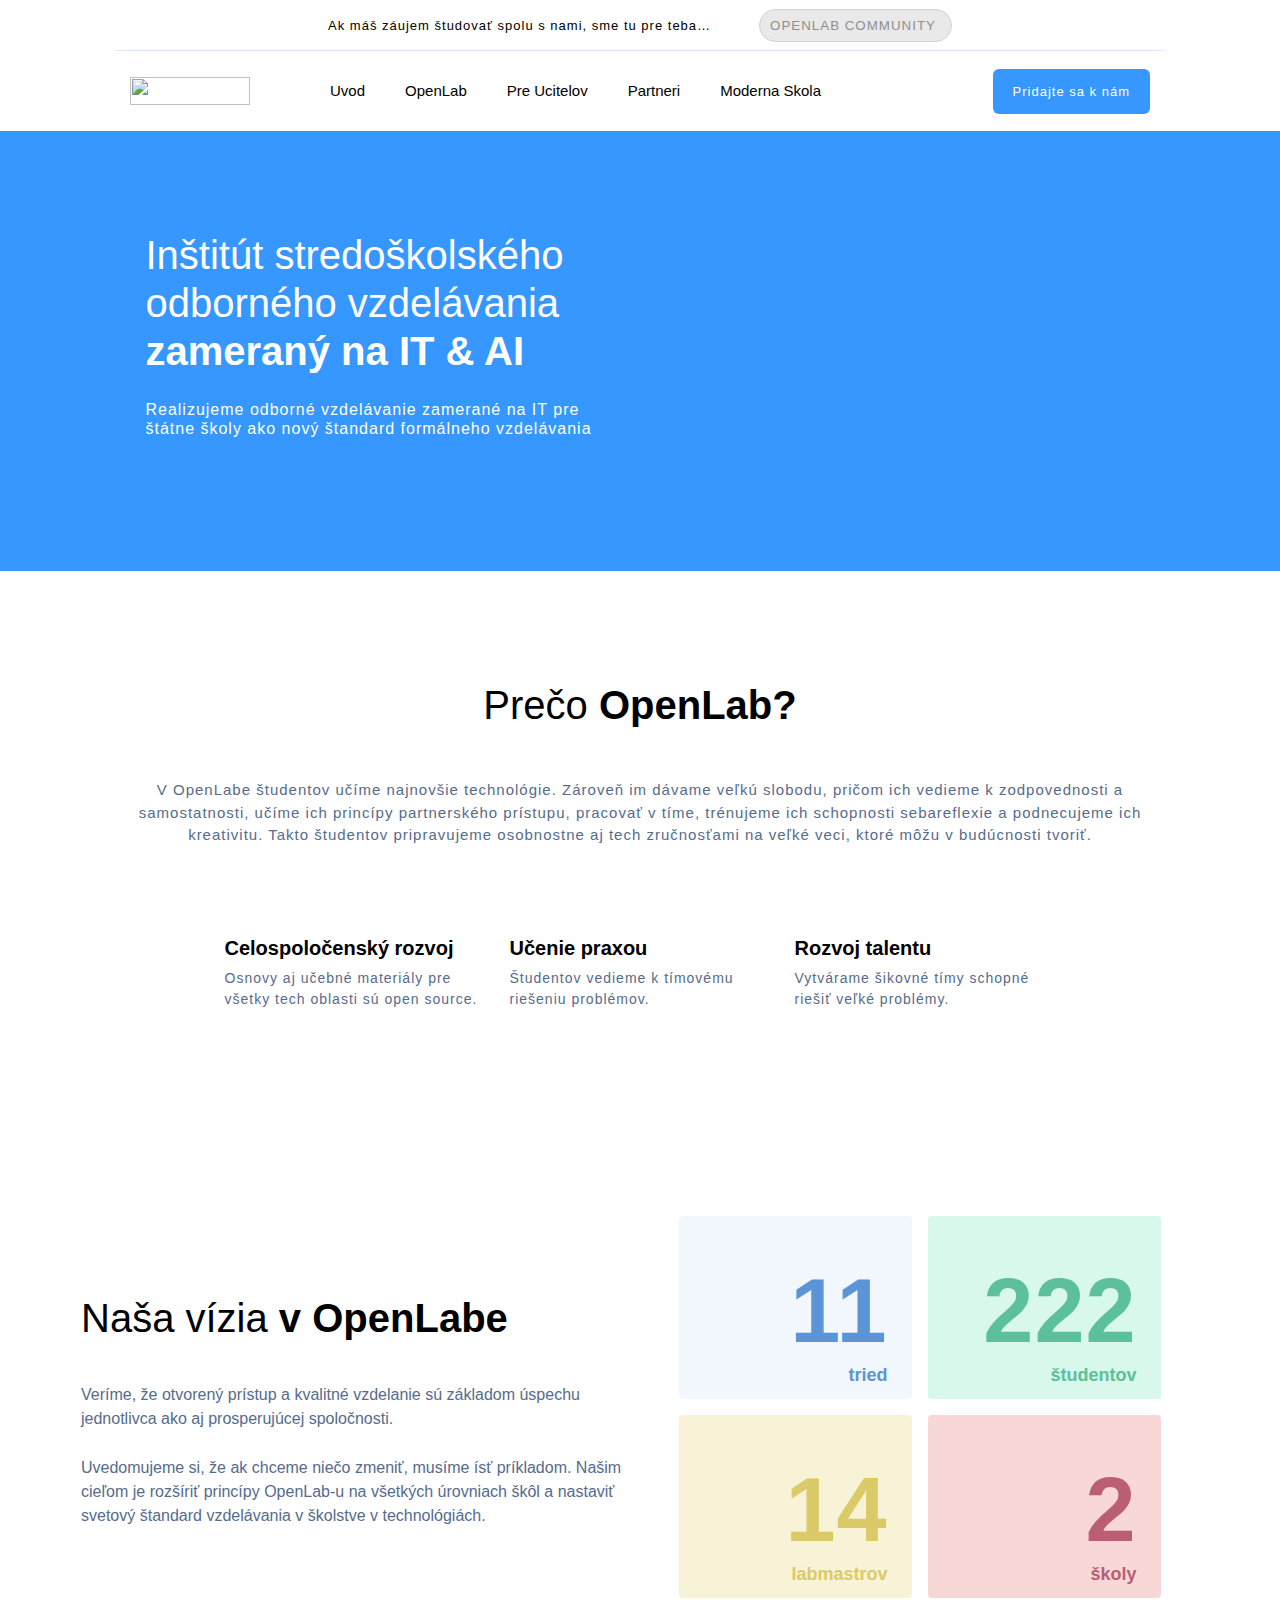
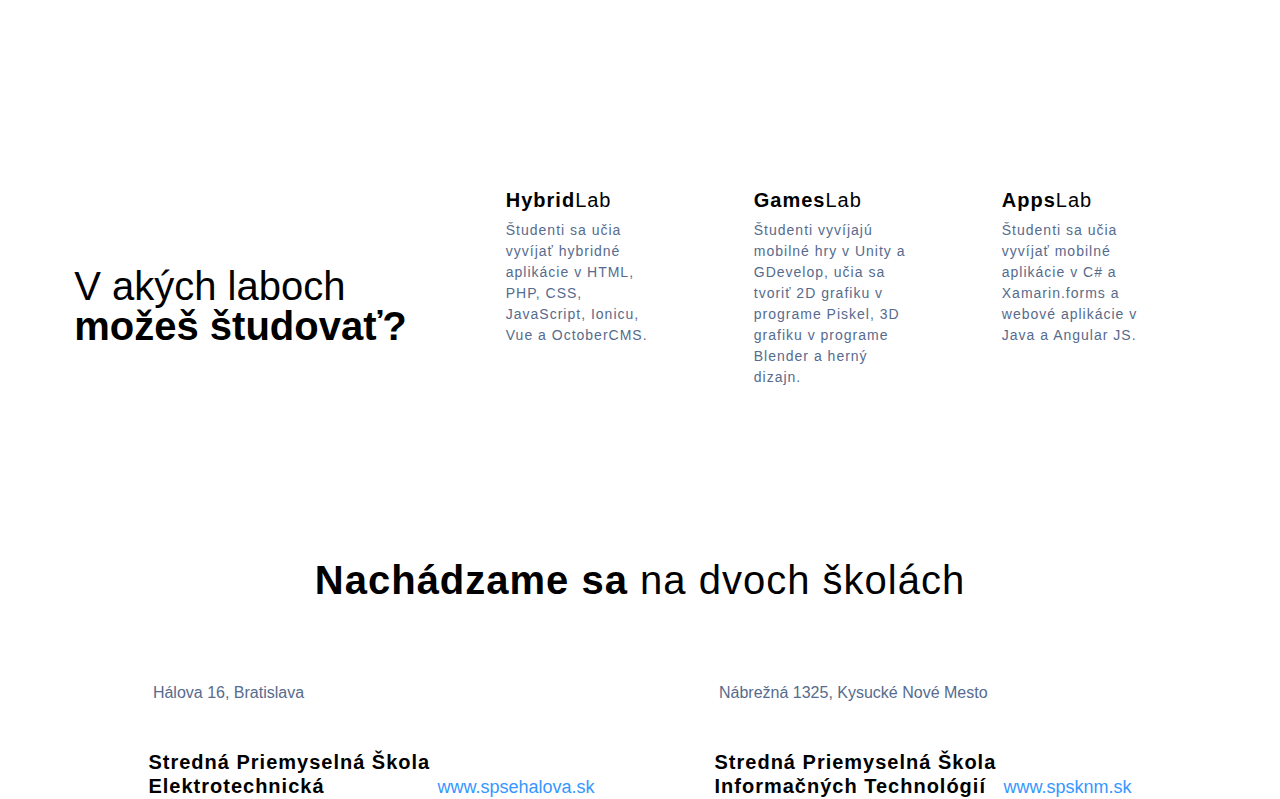
==== index.html @ 7191b1d2 "feedback fixy + progress v main" ====
<!DOCTYPE html>
<html lang="en">
<head>
    <meta charset="UTF-8">
    <meta http-equiv="X-UA-Compatible" content="IE=edge">
    <meta name="viewport" content="width=device-width, initial-scale=1.0">
    <title>Openlab.sk - Institut stredoskolskeho odborneho vzdelavania zamerany na IT & AI.</title>
    <link rel="stylesheet" type="text/css" href="styles.css" />
</head>
<body>
    <header>
        <div id="header-container1">
            <h3 id="header-container1-txt">Ak máš záujem študovať spolu s nami, sme tu pre teba…</h3>
            <button id="header-container1-btn">OPENLAB COMMUNITY <img id="header-container-img1" src="https://openlab.sk/wp-content/themes/wp-bootstrap-starter/assets/images/discord.svg" alt=""> </button>
        </div>
        <nav id="header-container2">
            <img id="header-containter-img1" src="https://openlab.sk/wp-content/themes/wp-bootstrap-starter/assets/images/openlab-logo.svg" alt="">
            <ol id="header-nav-list">
                <li class="nav-list"><a href="#">Uvod</a></li>
                <li class="nav-list"><a href="#">OpenLab</a></li>
                <li class="nav-list"><a href="#">Pre Ucitelov</a></li>
                <li class="nav-list"><a href="#">Partneri</a></li>
                <li class="nav-list"><a href="#">Moderna Skola</a></li>
                
            </ol>
            <button id="nav-button">Pridajte sa k nám</button>
        </nav>
    </header>
    
    <main>
        <section id="main-first-container">
            <div id="main-text-container1">
                <h1>Inštitút stredoškolského<br> odborného vzdelávania<br>
                    <b>zameraný na IT & AI</b></h1>
                <h2>Realizujeme odborné vzdelávanie zamerané na IT pre<br>
                    štátne školy ako nový štandard formálneho vzdelávania</h2>
            </div>
            <img id="main-container-img1" src="https://openlab.sk/wp-content/themes/wp-bootstrap-starter/assets/images/main-home.png" alt="">
            
        </section>
        <img id="main-o-divider" src="https://openlab.sk/wp-content/themes/wp-bootstrap-starter/assets/images/o_letter.png" alt="">

        <h1 id="main-h1-1">Prečo <b>OpenLab?</b></h1>
        <p id="main-p">V OpenLabe študentov učíme najnovšie technológie. Zároveň im dávame veľkú slobodu, pričom ich vedieme k zodpovednosti a samostatnosti, učíme ich princípy partnerského prístupu, pracovať v tíme, trénujeme ich schopnosti sebareflexie a podnecujeme ich kreativitu. Takto študentov pripravujeme osobnostne aj tech zručnosťami na veľké veci, ktoré môžu v budúcnosti tvoriť.</p>
        
        <section id="main-container-2">
            <div id="main-box1" class="main-box">
                <img src="https://openlab.sk/wp-content/themes/wp-bootstrap-starter/assets/images/select.svg" alt="">
                <h3 class="main-h3">Celospoločenský rozvoj</h3>
                <p class="main-p-box">Osnovy aj učebné materiály pre všetky tech oblasti sú open source.</p>
            </div>
            <div id="main-box1" class="main-box">
                <img src="https://openlab.sk/wp-content/themes/wp-bootstrap-starter/assets/images/support.svg" alt="">
                <h3 class="main-h3">Učenie praxou</h3>
                <p class="main-p-box">Študentov vedieme k tímovému riešeniu problémov.</p>
            </div>
            <div id="main-box1" class="main-box">
                <img src="https://openlab.sk/wp-content/themes/wp-bootstrap-starter/assets/images/intership.svg" alt="">
                <h3 class="main-h3">Rozvoj talentu</h3>
                <p class="main-p-box">Vytvárame šikovné tímy schopné riešiť veľké problémy.</p>
            </div>
        </section>
        <section id="main-conainer-3">
            <div id="main-container-box3">
                <h3 id="main-h3-3">Naša vízia <b>v OpenLabe</b></h3>
                <p class="main-p-3" style="margin-top: 45px;">Veríme, že otvorený prístup a kvalitné vzdelanie sú základom úspechu jednotlivca ako aj prosperujúcej spoločnosti.</p>
                <p class="main-p-3" style="margin-top: 25px;">Uvedomujeme si, že ak chceme niečo zmeniť, musíme ísť príkladom. Našim cieľom je rozšíriť princípy OpenLab-u na všetkých úrovniach škôl a nastaviť svetový štandard vzdelávania v školstve v technológiách.</p>
            </div>
            <div id="main-container-box4">
                <div id="main-container-box4-grid1" class="box-grid1" style="background: rgba(221, 236, 251, 0.4);">
                    <h2 class="main-box-grid-h2" style="color: rgb(91, 148, 215);">11</h2>
                    <h4 class="main-box-grid-h4" style="color: rgb(91, 148, 215);">tried</h4>
                </div>
                <div id="main-container-box4-grid2" class="box-grid1" style="background: rgba(156, 238, 204, 0.4);">
                    <h2 class="main-box-grid-h2" style="color: rgb(92, 193, 154);">222</h2>
                    <h4 class="main-box-grid-h4" style="color: rgb(92, 193, 154);">študentov</h4>
                </div>
                <div id="main-container-box4-grid3" class="box-grid1" style="background: rgba(238, 226, 156, 0.4);">
                    <h2 class="main-box-grid-h2" style="color: rgb(219, 202, 104);">14</h2>
                    <h4 class="main-box-grid-h4" style="color: rgb(219, 202, 104);">labmastrov</h4>
                </div>
                <div id="main-container-box4-grid4" class="box-grid1" style="background: rgba(238, 156, 156, 0.4);">
                    <h2 class="main-box-grid-h2" style="color: rgb(185, 94, 115);">2</h2>
                    <h4 class="main-box-grid-h4" style="color: rgb(185, 94, 115);">školy</h4>
                </div>
            </div>
        </section>
        <section id="main-container-4">
            <div id="main-container-4-h2">V akých laboch<br><b>možeš študovať?</b></div>
            <section id="main-container-4-boxcontainer1">
                <div class="main-boxcontainer-4">
                    <h3 class="main-box-4-h3"><b>Hybrid</b>Lab</h3>
                    <p class="main-box-4-p">Študenti sa učia vyvíjať hybridné aplikácie v HTML, PHP, CSS, JavaScript, Ionicu, Vue a OctoberCMS.</p>
                    <img class="main-box-4-img" src="https://openlab.sk/wp-content/themes/wp-bootstrap-starter/assets/images/arrow-right.svg" alt="">
                </div>
                <div class="main-boxcontainer-4">
                    <h3 class="main-box-4-h3"><b>Games</b>Lab</h3>
                    <p class="main-box-4-p">Študenti vyvíjajú mobilné hry v Unity a GDevelop, učia sa tvoriť 2D grafiku v programe Piskel, 3D grafiku v programe Blender a herný dizajn.</p>
                    <img class="main-box-4-img" src="https://openlab.sk/wp-content/themes/wp-bootstrap-starter/assets/images/arrow-right.svg" alt="" style="margin-top: 8px !important;">
                </div>
                <div class="main-boxcontainer-4">
                    <h3 class="main-box-4-h3"><b>Apps</b>Lab</h3>
                    <p class="main-box-4-p">Študenti sa učia vyvíjať mobilné aplikácie v C# a Xamarin.forms a webové aplikácie v Java a Angular JS.</p>
                    <img class="main-box-4-img" src="https://openlab.sk/wp-content/themes/wp-bootstrap-starter/assets/images/arrow-right.svg" alt="">
                </div>
            </section>
        </section>
        <h2 id="mian-5-h2"><b>Nachádzame sa</b> na dvoch školách</h2>
        <section id="main-container-5">
            <section id="main-container-5-box1" class="main-container-5-box">
                <img class="main-container-5-box-img" src="https://openlab.sk/wp-content/themes/wp-bootstrap-starter/assets/images/school1.png" alt="">
                <h4 class="main-container-5-box-h4"> <img src="https://openlab.sk/wp-content/themes/wp-bootstrap-starter/assets/images/place.svg" alt=""> Hálova 16, Bratislava</h4>
                <div class="main-container-5-box-divider-box">
                    <h2 class="main-container-5-box-h2">Stredná Priemyselná Škola Elektrotechnická</h2>
                    <a class="mian-container-5-box-link" href="https://www.spsehalova.sk">www.spsehalova.sk</a>
                </div>
            </section>
            <section id="main-container-5-box2" class="main-container-5-box">
                <img class="main-container-5-box-img" src="https://openlab.sk/wp-content/themes/wp-bootstrap-starter/assets/images/school2.png" alt="">
                <h4 class="main-container-5-box-h4"> <img src="https://openlab.sk/wp-content/themes/wp-bootstrap-starter/assets/images/place.svg" alt=""> Nábrežná 1325, Kysucké Nové Mesto</h4>
                <div class="main-container-5-box-divider-box">
                    <h2 class="main-container-5-box-h2">Stredná Priemyselná Škola Informačných Technológií</h2>
                    <a class="mian-container-5-box-link" href="http://www.spsknm.sk">www.spsknm.sk</a>
                </div>
            </section>
        </section>
        <img id="main-p-divider" src="https://openlab.sk/wp-content/themes/wp-bootstrap-starter/assets/images/p_letter.png" alt="">
    </main>
    
    <footer></footer>
</body>

</html>
---- styles.css ----
html, body, div, span, applet, object, iframe,
h1, h2, h3, h4, h5, h6, p, blockquote, pre,
a, abbr, acronym, address, big, cite, code,
del, dfn, em, img, ins, kbd, q, s, samp,
small, strike, strong, sub, sup, tt, var,
b, u, i, center,
dl, dt, dd, ol, ul, li,
fieldset, form, label, legend,
table, caption, tbody, tfoot, thead, tr, th, td,
article, aside, canvas, details, embed, 
figure, figcaption, footer, header, hgroup, 
menu, nav, output, ruby, section, summary,
time, mark, audio, video {
    margin: 0;
    padding: 0;
    border: 0;
    font-size: 100%;
    font: inherit;
    vertical-align: baseline;
}
/* HTML5 display-role reset for older browsers */
article, aside, details, figcaption, figure, 
footer, header, hgroup, menu, nav, section {
    display: block;
}
body {
    line-height: 1;
    font-family: 'SF Pro Display', sans-serif;
    overflow-x: hidden !important;
}
ol, ul {
    list-style: none;
}
blockquote, q {
    quotes: none;
}
blockquote:before, blockquote:after,
q:before, q:after {
    content: '';
    content: none;
}
table {
    border-collapse: collapse;
    border-spacing: 0;
}

#header-container1{
    display: flex;
    justify-content: center;
    align-items: center;
    text-align: center;
    height: 50px;
    width: auto;
    margin: 0 115px;
    padding: 0 12px;
    border-bottom: 1px solid #d7eaff;
}

#header-container1-txt{
    margin-right: 48px;
    vertical-align: middle;
    color: black;
    font-size: 13px;
    letter-spacing: 1px;
    font-weight: 400;
    font-family: 'SF Pro Display', sans-serif;
}

#header-container1-btn{
    display: flex;
    padding: 8px 10px;
    align-items: center;
    vertical-align: middle;
    border-radius: 50rem;
    border: 1px solid rgb(209, 209, 209);
    text-align: center;
    background-color: rgb(233, 233, 233);
    color: rgb(143, 143, 143);
    cursor: pointer;
    transition: ease 0.2s;
    font-family: 'SF Pro Display', sans-serif;
    letter-spacing: 1px;
}

#header-container1-btn:hover {
    color: black;
}

#header-container-img1{
    margin-left: 5px;
}

#header-container2{
    background-color: transparent;
    height: 64px;
    padding: 8px 0;
    display: flex;
    vertical-align: middle;
    align-items: center;
}

#header-containter-img1{
    width: 120px;
    height: 28px;
    margin-left: 130px;
    margin-right: 60px;
}

#header-nav-list{
    display: inline-flex !important;
    background-color: transparent;
    justify-content: center;
    vertical-align: middle;
}

.nav-list{
    margin: 0 20px;
}

.nav-list a{
    text-decoration: none !important;
    color: black !important;
    font-family: 'SF Pro Display', sans-serif;
    font-size: 15px;
}

.nav-list a:hover{
    color: #3597ff !important;
    transition: ease 0.2s;
}

#nav-button{
    padding: 15px 20px;
    font-size: 13px;
    background-color: #3597ff !important;
    border-color: #3597ff !important;
    border-radius: 6px;
    color: white !important;
    border: 0 solid transparent;
    margin-right: 130px;
    margin-left: auto;
    cursor: pointer;
    letter-spacing: 1px;
}

#main-first-container{
    background-color: #3597ff !important;
    width: 100%;
    height: 440px !important;
    display: flex;
    justify-content: center;
}

#main-text-container1{
    background-color: transparent;
    padding: 100px 130px;
    width: fit-content;
}

h1{
    color: white;
    font-size: 2.5rem;
    font-weight: 300;
    line-height: 1.2;
}

h2{
    color: white;
    font-size: 16px;
    letter-spacing: 1px;
    margin-top: 25px;
    margin-bottom: 1px;
    line-height: 1.2;
}

#main-container-img1{
    width: 543px;
    float: right;
    vertical-align: top;
    z-index: 100;
    margin: 0;
}

b{
    font-weight: 900;
}

#main-o-divider{
    width: 482px;
    position: absolute;
    top: 330px;
    right: -241px;
    z-index: 99;
    -webkit-user-drag: none;
    user-select: none;
    pointer-events: none;
    overflow: hidden !important;
}

img{
    overflow-x: hidden !important;
}

#main-h1-1{
    color: black !important;
    text-align: center;
    margin-top: 110px;
}

.main-p{
    text-align: center;
    margin-left: auto;
    margin-right: auto;
    width: 1020px;
    margin-top: 50px;
    font-size: 15px;
    line-height: 1.5;
    letter-spacing: 1px;
    color: #566b8d;
}

.main-h3{
    font-size: 1.25rem;
    color: black;
    font-weight: 700;
}

.main-p-box{
    font-size: 15px;
    line-height: 1.5;
    letter-spacing: 1px;
    color: #566b8d;
    width: 261px;
    font-size: 0.875rem;
    margin-top: 10px;
}

.main-box{
    width: 261px;
    height: 151px;
    background-color: transparent;
    border-radius: 5px;
    padding: 12px;
    padding-top: 68px;
}

#main-p{
    text-align: center;
    margin-left: auto;
    margin-right: auto;
    width: 1020px;
    margin-top: 50px;
    font-size: 15px;
    line-height: 1.5;
    letter-spacing: 1px;
    color: #566b8d;
}

.main-p-3{
    color: rgb(86, 107, 141);
    font-size: 16px !important;
    font-weight: 500;
    letter-spacing: 1;
    line-height: 1.5;
}

#main-container-2 div img {
    margin-bottom: 20px;
}

#main-container-2{
    display: flex;
    align-items: center;
    justify-content: center;
}
#main-h3-3{
    color: black;
    font-size: 40px;
    font-weight: 300;
    margin-top: 90px;

}

#main-h3-3 b{
    font-weight: 700;
}

#main-conainer-3{
    display: flex;
    justify-content: center;
    margin-top: 130px;
}

b{
    font-weight: 700;
}

#main-container-box3{
    width: 559px;
}

#main-container-box4{
    width: 559px;
    display: grid;
    justify-content: center;
    grid-template-columns: auto auto;
}

.box-grid1{
    margin: 8px;
    padding: 16px 24px;
    width: 185px;
    height: 151px;
    border-radius: 4px;
}

.main-box-grid-h2{
    font-size: 90px;
    text-align: right;
    font-weight: 700;
    font-family: "SF Pro Display", sans-serif;
}

.main-box-grid-h4{
    font-size: 18px;
    font-weight: 700;
    text-align: right;
}

#main-container-4{
    display: flex;
    justify-content: center;
    margin-top: 150px;
    font-family: "SF Pro Display", sans-serif;
}

#main-container-4-h2{
    font-size: 2.5rem;
    font-family: "SF Pro Display", sans-serif;
    vertical-align: middle;
    padding-top: 110px;
}

#main-container-4-boxcontainer1{
    display: grid;
    grid-template-columns: auto auto auto;
    margin-left: 55px;

}

.main-box-4-h3{
    color: black;
    font-size: 20px;
    margin-bottom: 5px;
}

.main-boxcontainer-4{
    padding: 25px 40px;
    padding-bottom: 0px !important;
    max-height: 282px;
    height: auto;
    max-width: 240px;
    width: auto;
    border-radius: 5px;
    margin: 4px;
    text-align: left;
    color: #566b8d;
    font-size: 14px !important;
    letter-spacing: 1px;
    line-height: 1.5;
    cursor: pointer;
    transition: 0.2s;
    user-select: none;
}

.main-boxcontainer-4:hover{
    transition: 0.2s;
    box-shadow: 0px 2px 15px rgba(0, 0, 0, 0.1);
}

.main-box-4-p{
    max-width: 160px;
}

.main-box-4-img{
    margin-top: 50px;
    margin-bottom: 30px;
}

#mian-5-h2{
    color: black;
    font-size: 40px;
    text-align: center;
    margin-top: 120px;
    font-weight: 300;
    margin-bottom: 60px;
}

#main-container-5{
    display: grid;
    grid-template-columns: auto auto;
    justify-content: center;
}

#main-container-5-box1{
    margin-right: 120px;
}

.main-container-5-box-img{
    width: 451px;
}

.main-container-5-box-h4{
    margin-bottom: 24px;
    color: #566b8d !important;
}

.main-container-5-box-h4 img{
    margin-bottom: -6px;
    margin-top: 24px;
}

.main-container-5-box-divider-box{
    display: inline-flex;
    justify-content: center;
    width: 100%;
}

.main-container-5-box-h2{
    color: black;
    font-weight: 700;
    letter-spacing: 1px;
    font-size: 20px;
    width: 289px;
    text-align: left;

}

.mian-container-5-box-link{
    margin-top: 53px;
    text-align: right;
    float: right;
    margin-left: auto;
    text-decoration: none;
    font-size: 18px;
    color: rgb(53, 151, 255);
    font-weight: 500;
}

#main-p-divider{
    width: 436px;
    position: absolute;
    top: 2400px;
    right: -218px;
    z-index: -1;
    -webkit-user-drag: none;
    user-select: none;
    pointer-events: none;
    overflow: hidden !important;
}
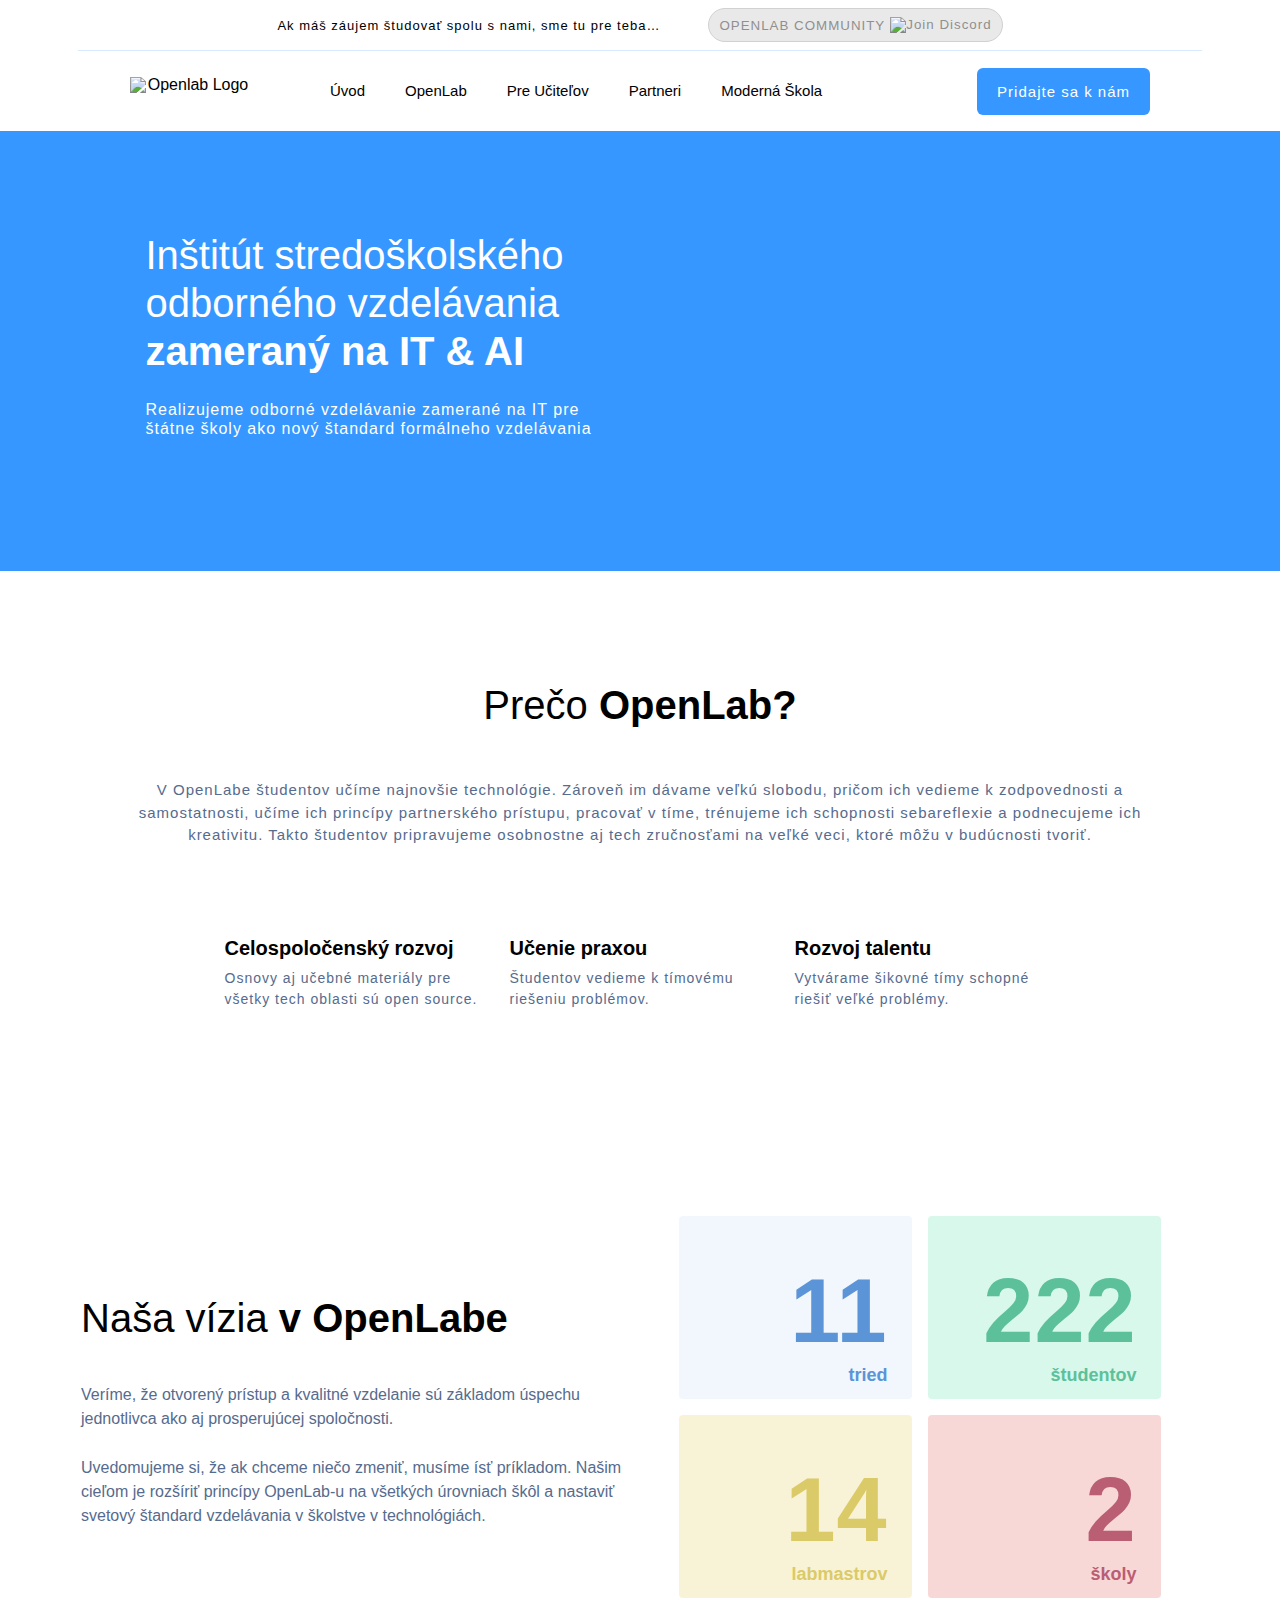
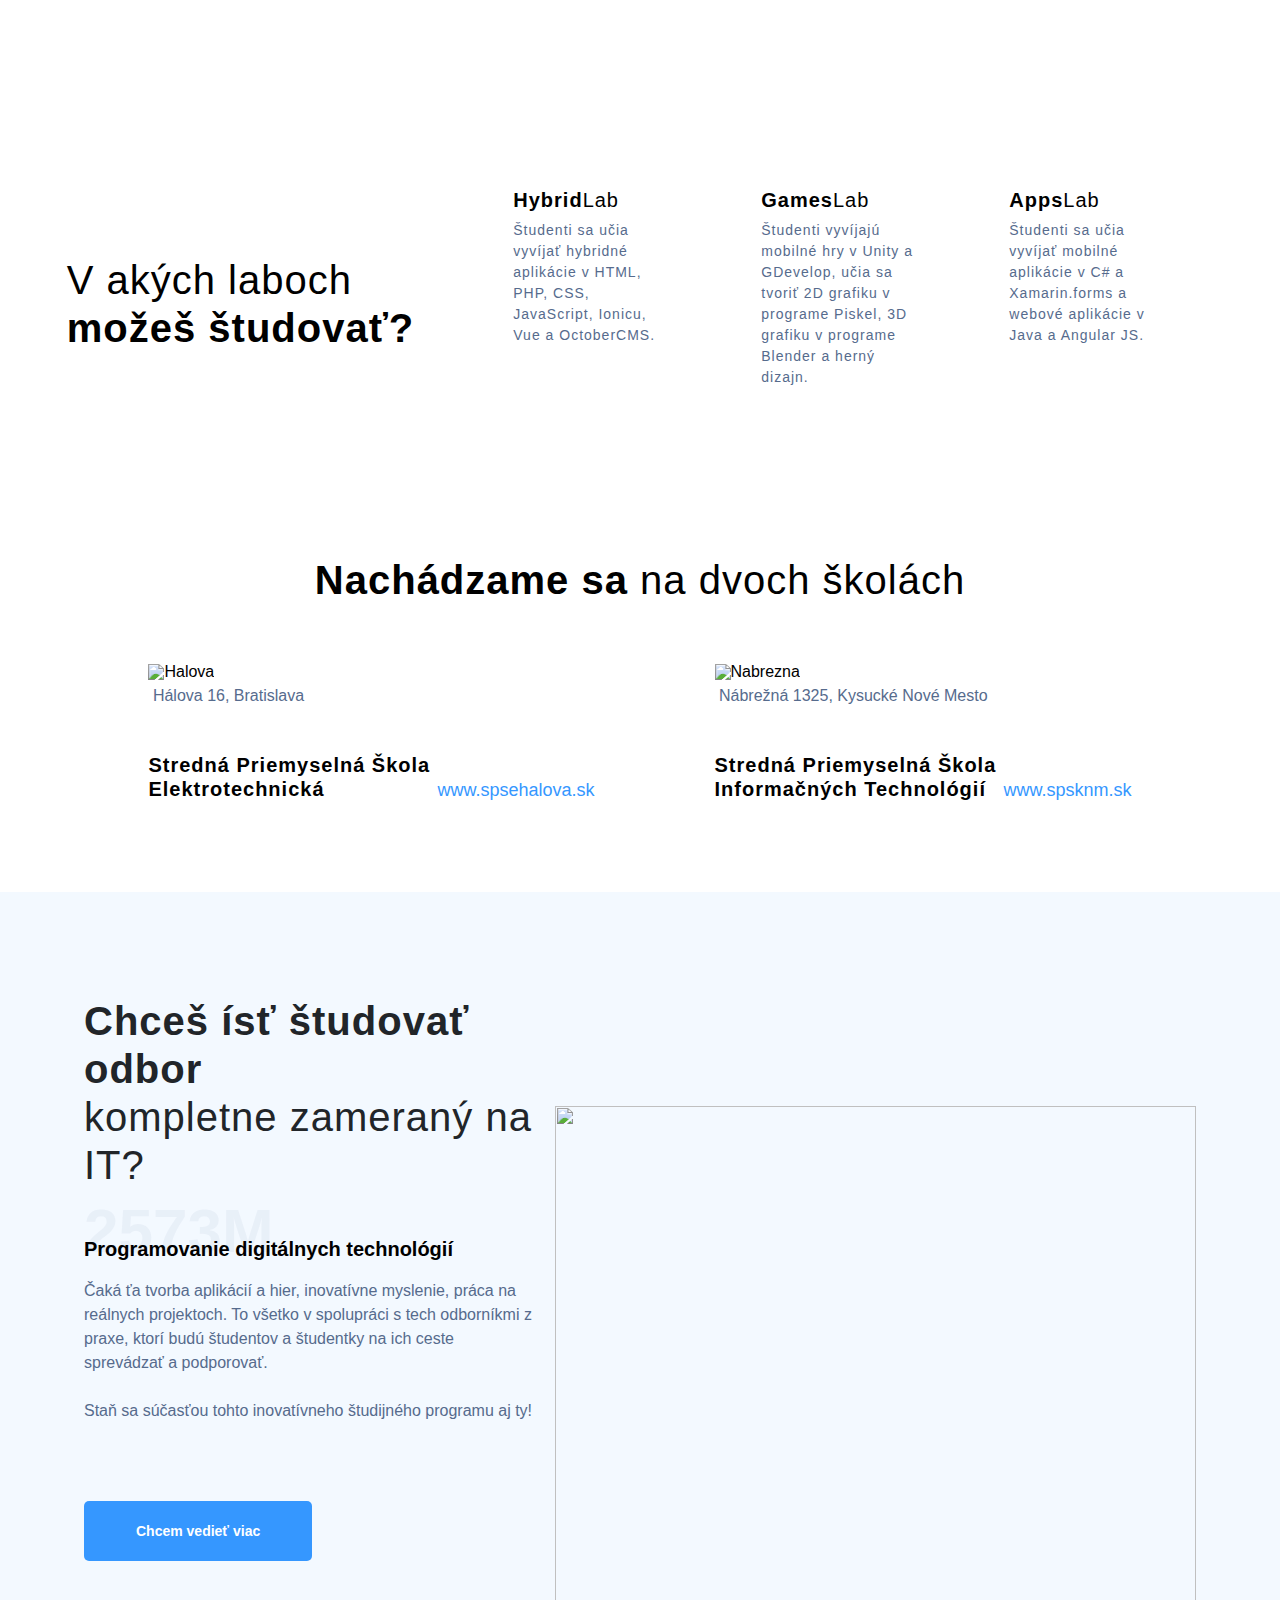
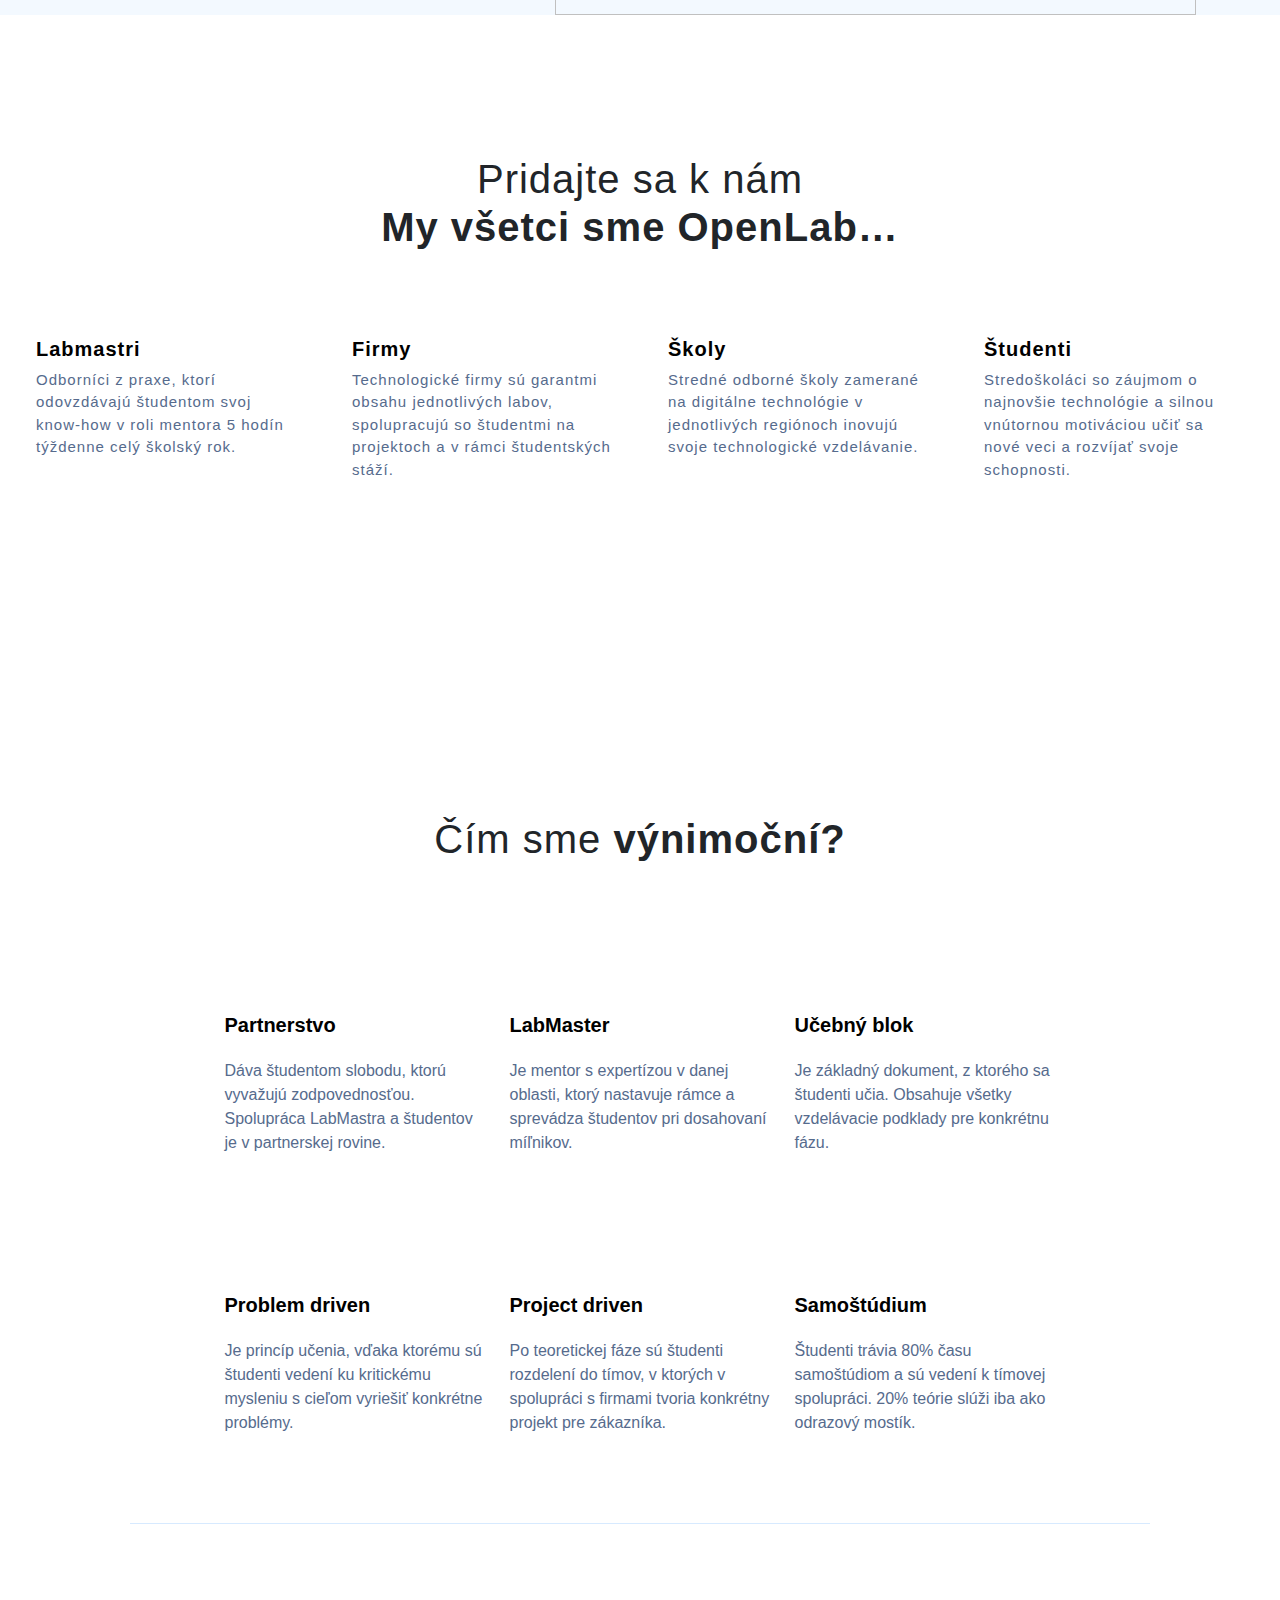
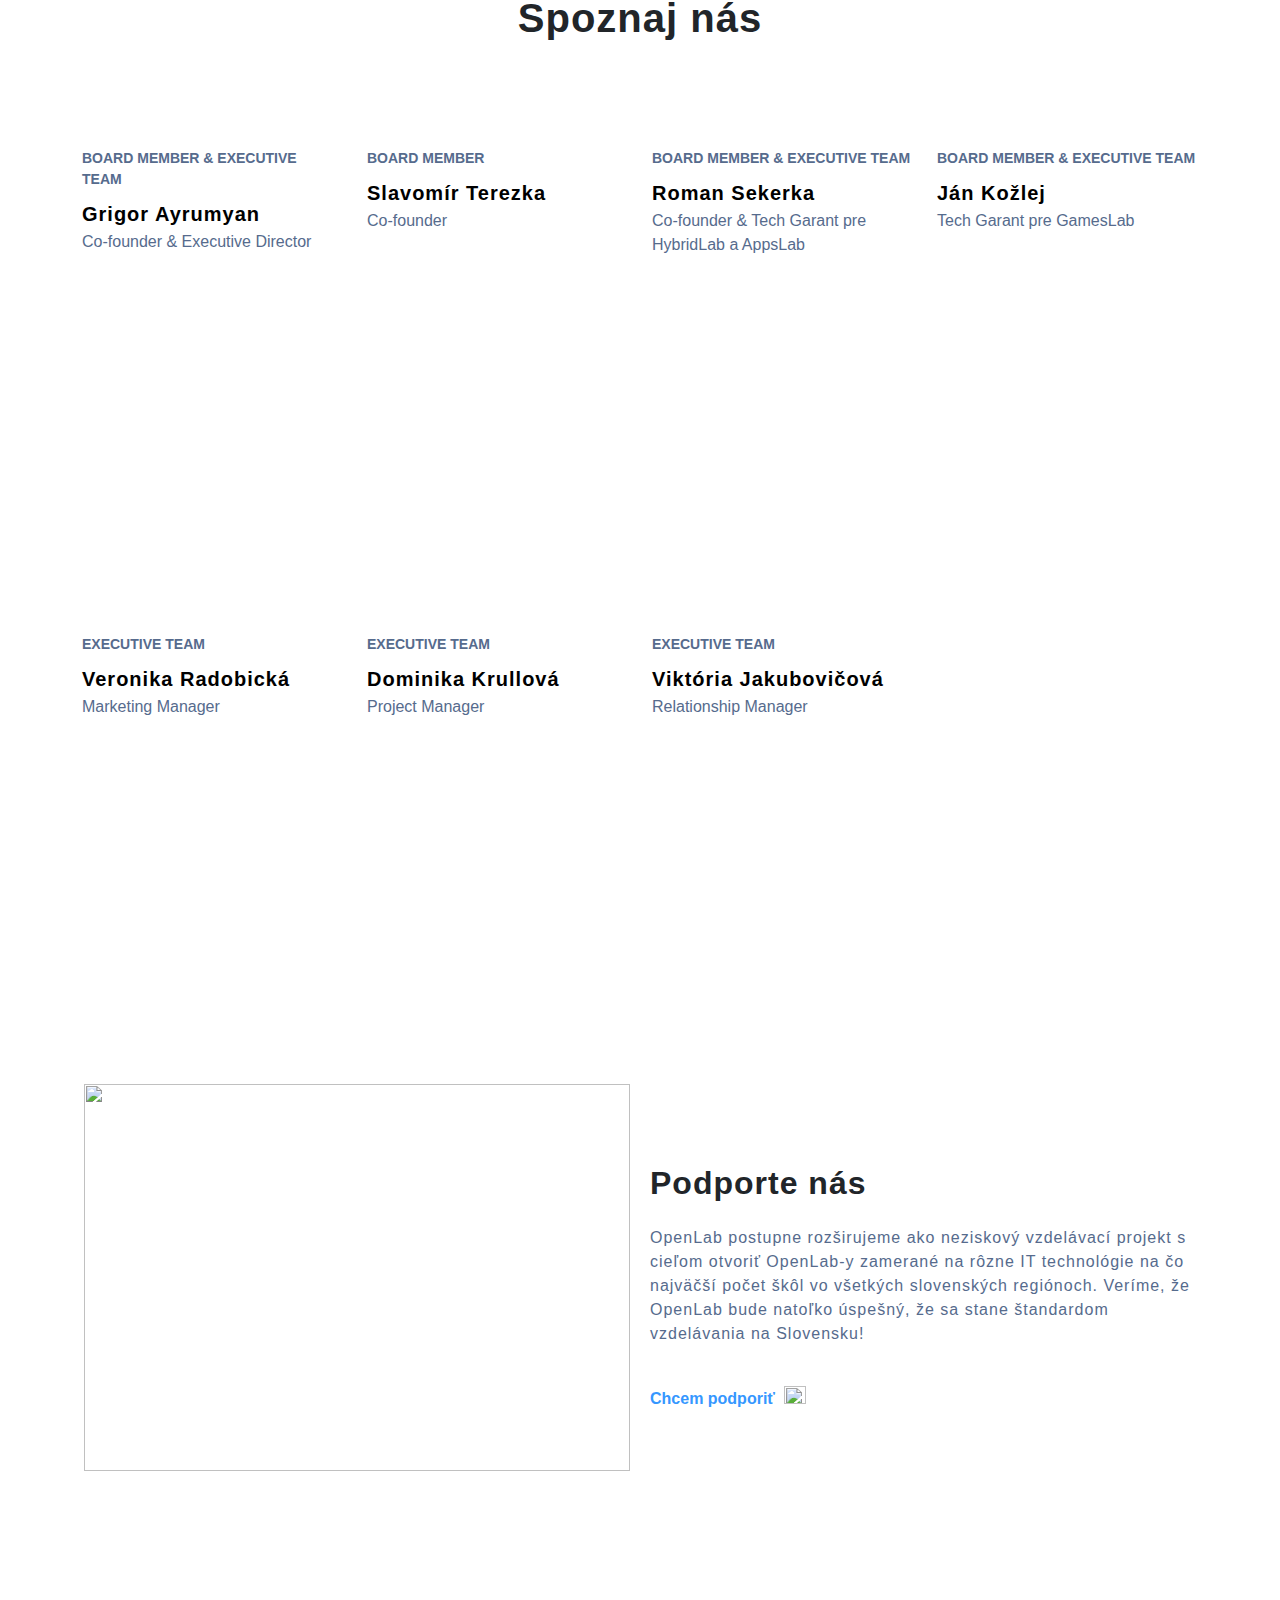
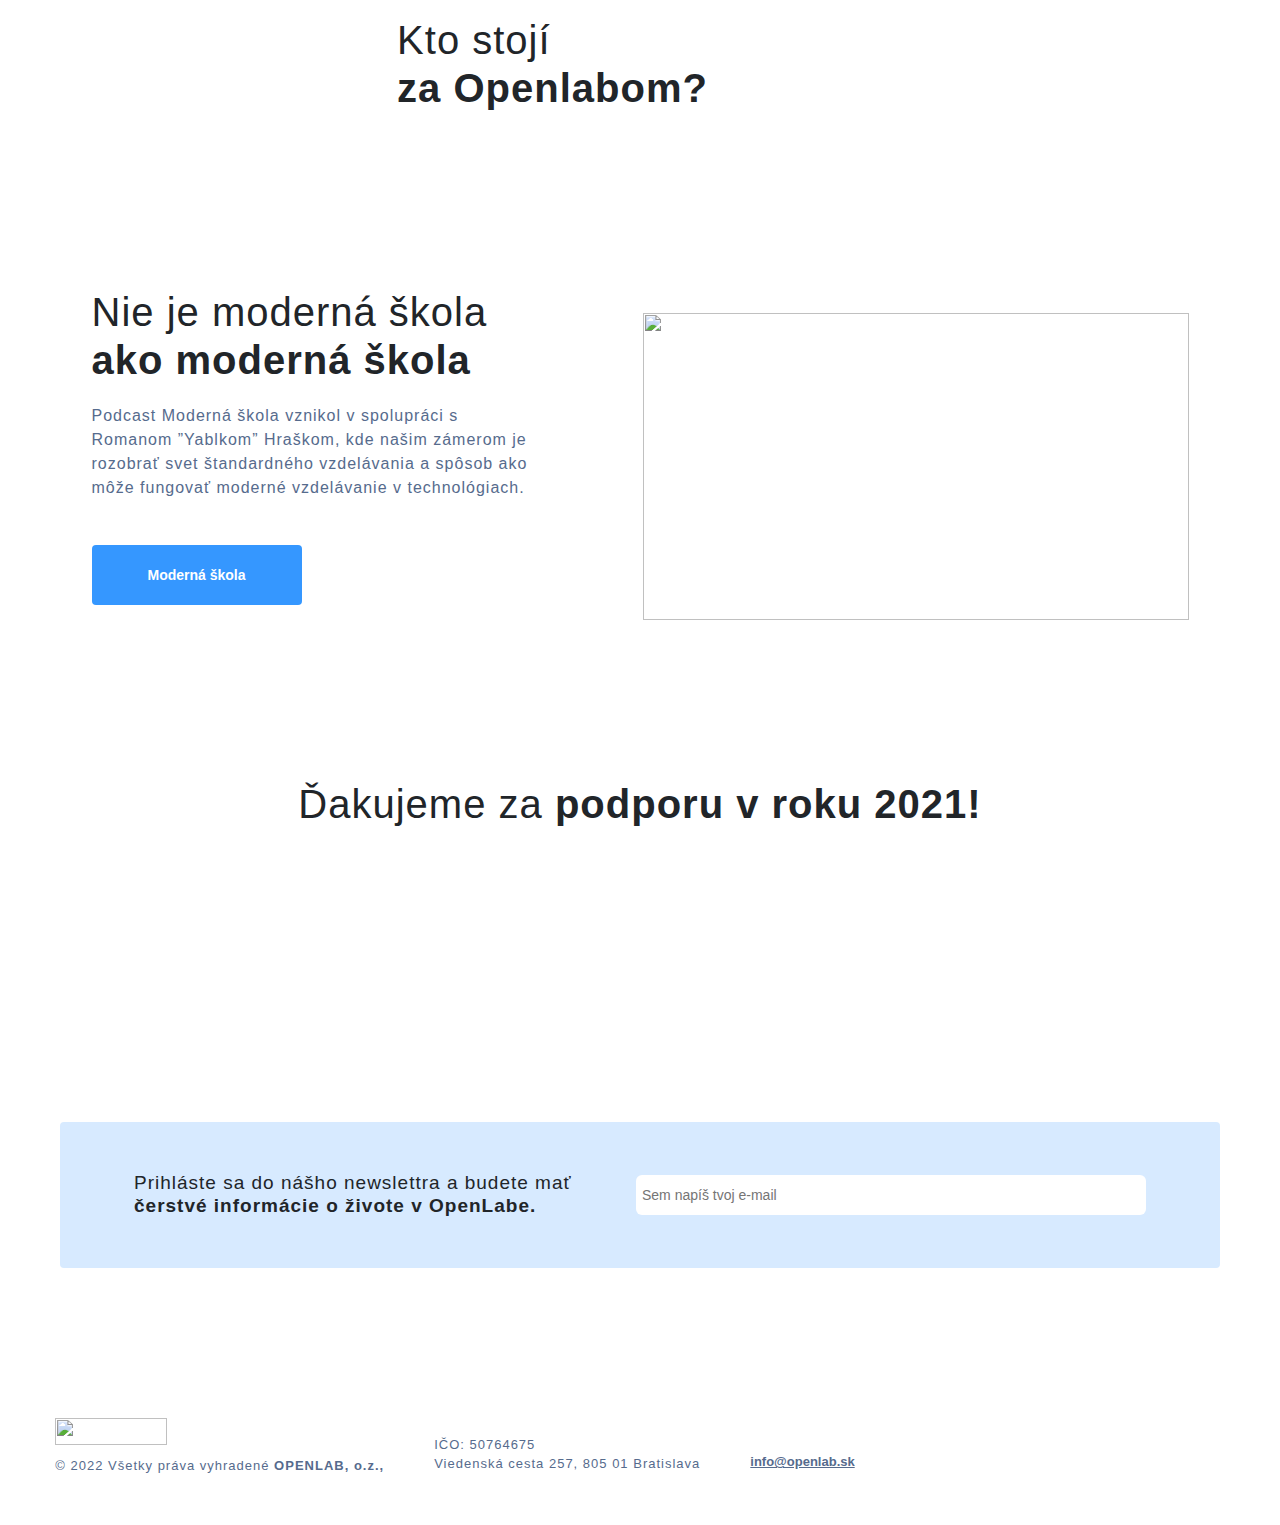
==== commit 5351b2b7: "Add files via upload" ====
--- a/index.html
+++ b/index.html
@@ -6,28 +6,31 @@
     <meta name="viewport" content="width=device-width, initial-scale=1.0">
     <title>Openlab.sk - Institut stredoskolskeho odborneho vzdelavania zamerany na IT & AI.</title>
     <link rel="stylesheet" type="text/css" href="styles.css" />
+    <link rel="stylesheet" type="text/css" href="reset.css" />
+    <link rel="stylesheet" type="text/css" href="elements.css" />
+    <link rel="stylesheet" type="text/css" href="specific.css" />
 </head>
 <body>
     <header>
         <div id="header-container1">
-            <h3 id="header-container1-txt">Ak máš záujem študovať spolu s nami, sme tu pre teba…</h3>
-            <button id="header-container1-btn">OPENLAB COMMUNITY <img id="header-container-img1" src="https://openlab.sk/wp-content/themes/wp-bootstrap-starter/assets/images/discord.svg" alt=""> </button>
+            <h3>Ak máš záujem študovať spolu s nami, sme tu pre teba…</h3>
+            <button>OPENLAB COMMUNITY <img src="https://openlab.sk/wp-content/themes/wp-bootstrap-starter/assets/images/discord.svg" alt="Join Discord"> </button>
         </div>
         <nav id="header-container2">
-            <img id="header-containter-img1" src="https://openlab.sk/wp-content/themes/wp-bootstrap-starter/assets/images/openlab-logo.svg" alt="">
-            <ol id="header-nav-list">
-                <li class="nav-list"><a href="#">Uvod</a></li>
-                <li class="nav-list"><a href="#">OpenLab</a></li>
-                <li class="nav-list"><a href="#">Pre Ucitelov</a></li>
-                <li class="nav-list"><a href="#">Partneri</a></li>
-                <li class="nav-list"><a href="#">Moderna Skola</a></li>
-                
+            <img src="https://openlab.sk/wp-content/themes/wp-bootstrap-starter/assets/images/openlab-logo.svg" alt="Openlab Logo">
+            <ol>
+                <li><a href="#">Úvod</a></li>
+                <li><a href="#">OpenLab</a></li>
+                <li><a href="#">Pre Učiteľov</a></li>
+                <li><a href="#">Partneri</a></li>
+                <li><a href="#">Moderná Škola</a></li>
             </ol>
-            <button id="nav-button">Pridajte sa k nám</button>
+            <button id="nav-button"><a href="https://fellinger.wezeo.academy/registration.html">Pridajte sa k nám</a></button>
         </nav>
     </header>
     
     <main>
+        
         <section id="main-first-container">
             <div id="main-text-container1">
                 <h1>Inštitút stredoškolského<br> odborného vzdelávania<br>
@@ -36,98 +39,298 @@
                     štátne školy ako nový štandard formálneho vzdelávania</h2>
             </div>
             <img id="main-container-img1" src="https://openlab.sk/wp-content/themes/wp-bootstrap-starter/assets/images/main-home.png" alt="">
-            
-        </section>
+        </section>
+
         <img id="main-o-divider" src="https://openlab.sk/wp-content/themes/wp-bootstrap-starter/assets/images/o_letter.png" alt="">
 
         <h1 id="main-h1-1">Prečo <b>OpenLab?</b></h1>
         <p id="main-p">V OpenLabe študentov učíme najnovšie technológie. Zároveň im dávame veľkú slobodu, pričom ich vedieme k zodpovednosti a samostatnosti, učíme ich princípy partnerského prístupu, pracovať v tíme, trénujeme ich schopnosti sebareflexie a podnecujeme ich kreativitu. Takto študentov pripravujeme osobnostne aj tech zručnosťami na veľké veci, ktoré môžu v budúcnosti tvoriť.</p>
         
-        <section id="main-container-2">
-            <div id="main-box1" class="main-box">
+        <section id="main-container-about-info">
+            <div class="main-box">
                 <img src="https://openlab.sk/wp-content/themes/wp-bootstrap-starter/assets/images/select.svg" alt="">
-                <h3 class="main-h3">Celospoločenský rozvoj</h3>
-                <p class="main-p-box">Osnovy aj učebné materiály pre všetky tech oblasti sú open source.</p>
-            </div>
-            <div id="main-box1" class="main-box">
+                <h3>Celospoločenský rozvoj</h3>
+                <p>Osnovy aj učebné materiály pre všetky tech oblasti sú open source.</p>
+            </div>
+            <div class="main-box">
                 <img src="https://openlab.sk/wp-content/themes/wp-bootstrap-starter/assets/images/support.svg" alt="">
-                <h3 class="main-h3">Učenie praxou</h3>
-                <p class="main-p-box">Študentov vedieme k tímovému riešeniu problémov.</p>
-            </div>
-            <div id="main-box1" class="main-box">
+                <h3>Učenie praxou</h3>
+                <p>Študentov vedieme k tímovému riešeniu problémov.</p>
+            </div>
+            <div class="main-box">
                 <img src="https://openlab.sk/wp-content/themes/wp-bootstrap-starter/assets/images/intership.svg" alt="">
-                <h3 class="main-h3">Rozvoj talentu</h3>
-                <p class="main-p-box">Vytvárame šikovné tímy schopné riešiť veľké problémy.</p>
-            </div>
-        </section>
-        <section id="main-conainer-3">
+                <h3>Rozvoj talentu</h3>
+                <p>Vytvárame šikovné tímy schopné riešiť veľké problémy.</p>
+            </div>
+        </section>
+
+        <section id="main-container-owerview-info">
             <div id="main-container-box3">
-                <h3 id="main-h3-3">Naša vízia <b>v OpenLabe</b></h3>
-                <p class="main-p-3" style="margin-top: 45px;">Veríme, že otvorený prístup a kvalitné vzdelanie sú základom úspechu jednotlivca ako aj prosperujúcej spoločnosti.</p>
-                <p class="main-p-3" style="margin-top: 25px;">Uvedomujeme si, že ak chceme niečo zmeniť, musíme ísť príkladom. Našim cieľom je rozšíriť princípy OpenLab-u na všetkých úrovniach škôl a nastaviť svetový štandard vzdelávania v školstve v technológiách.</p>
+                <h3>Naša vízia <b>v OpenLabe</b></h3>
+                <p>Veríme, že otvorený prístup a kvalitné vzdelanie sú základom úspechu jednotlivca ako aj prosperujúcej spoločnosti.</p>
+                <p id="main-p-3-margin-top">Uvedomujeme si, že ak chceme niečo zmeniť, musíme ísť príkladom. Našim cieľom je rozšíriť princípy OpenLab-u na všetkých úrovniach škôl a nastaviť svetový štandard vzdelávania v školstve v technológiách.</p>
             </div>
             <div id="main-container-box4">
-                <div id="main-container-box4-grid1" class="box-grid1" style="background: rgba(221, 236, 251, 0.4);">
-                    <h2 class="main-box-grid-h2" style="color: rgb(91, 148, 215);">11</h2>
-                    <h4 class="main-box-grid-h4" style="color: rgb(91, 148, 215);">tried</h4>
-                </div>
-                <div id="main-container-box4-grid2" class="box-grid1" style="background: rgba(156, 238, 204, 0.4);">
-                    <h2 class="main-box-grid-h2" style="color: rgb(92, 193, 154);">222</h2>
-                    <h4 class="main-box-grid-h4" style="color: rgb(92, 193, 154);">študentov</h4>
-                </div>
-                <div id="main-container-box4-grid3" class="box-grid1" style="background: rgba(238, 226, 156, 0.4);">
-                    <h2 class="main-box-grid-h2" style="color: rgb(219, 202, 104);">14</h2>
-                    <h4 class="main-box-grid-h4" style="color: rgb(219, 202, 104);">labmastrov</h4>
-                </div>
-                <div id="main-container-box4-grid4" class="box-grid1" style="background: rgba(238, 156, 156, 0.4);">
-                    <h2 class="main-box-grid-h2" style="color: rgb(185, 94, 115);">2</h2>
-                    <h4 class="main-box-grid-h4" style="color: rgb(185, 94, 115);">školy</h4>
-                </div>
-            </div>
-        </section>
-        <section id="main-container-4">
-            <div id="main-container-4-h2">V akých laboch<br><b>možeš študovať?</b></div>
-            <section id="main-container-4-boxcontainer1">
-                <div class="main-boxcontainer-4">
-                    <h3 class="main-box-4-h3"><b>Hybrid</b>Lab</h3>
-                    <p class="main-box-4-p">Študenti sa učia vyvíjať hybridné aplikácie v HTML, PHP, CSS, JavaScript, Ionicu, Vue a OctoberCMS.</p>
-                    <img class="main-box-4-img" src="https://openlab.sk/wp-content/themes/wp-bootstrap-starter/assets/images/arrow-right.svg" alt="">
-                </div>
-                <div class="main-boxcontainer-4">
-                    <h3 class="main-box-4-h3"><b>Games</b>Lab</h3>
-                    <p class="main-box-4-p">Študenti vyvíjajú mobilné hry v Unity a GDevelop, učia sa tvoriť 2D grafiku v programe Piskel, 3D grafiku v programe Blender a herný dizajn.</p>
-                    <img class="main-box-4-img" src="https://openlab.sk/wp-content/themes/wp-bootstrap-starter/assets/images/arrow-right.svg" alt="" style="margin-top: 8px !important;">
-                </div>
-                <div class="main-boxcontainer-4">
-                    <h3 class="main-box-4-h3"><b>Apps</b>Lab</h3>
-                    <p class="main-box-4-p">Študenti sa učia vyvíjať mobilné aplikácie v C# a Xamarin.forms a webové aplikácie v Java a Angular JS.</p>
-                    <img class="main-box-4-img" src="https://openlab.sk/wp-content/themes/wp-bootstrap-starter/assets/images/arrow-right.svg" alt="">
+                <div id="main-container-box4-grid1" class="box-grid1">
+                    <h2 class="main-box-grid-h2" id="main-box4-grid1-h2">11</h2>
+                    <h4 class="main-box-grid-h4" id="main-box4-grid1-h4">tried</h4>
+                </div>
+                <div id="main-container-box4-grid2" class="box-grid1">
+                    <h2 class="main-box-grid-h2" id="main-box4-grid2-h2">222</h2>
+                    <h4 class="main-box-grid-h4" id="main-box4-grid2-h4">študentov</h4>
+                </div>
+                <div id="main-container-box4-grid3" class="box-grid1">
+                    <h2 class="main-box-grid-h2" id="main-box4-grid3-h2">14</h2>
+                    <h4 class="main-box-grid-h4" id="main-box4-grid3-h4">labmastrov</h4>
+                </div>
+                <div id="main-container-box4-grid4" class="box-grid1">
+                    <h2 class="main-box-grid-h2" id="main-box4-grid4-h2">2</h2>
+                    <h4 class="main-box-grid-h4" id="main-box4-grid4-h4">školy</h4>
+                </div>
+            </div>
+        </section>
+
+        <section id="main-container-labs-info">
+            <h2>V akých laboch<br><b>možeš študovať?</b></h2>
+            <section id="main-container-labs-info-boxcontainer1">
+                <div class="main-boxcontainer-4 main-boxcontainer-hoverable">
+                    <h3><b>Hybrid</b>Lab</h3>
+                    <p>Študenti sa učia vyvíjať hybridné aplikácie v HTML, PHP, CSS, JavaScript, Ionicu, Vue a OctoberCMS.</p>
+                    <img src="https://openlab.sk/wp-content/themes/wp-bootstrap-starter/assets/images/arrow-right.svg" alt="">
+                </div>
+                <div class="main-boxcontainer-4 main-boxcontainer-hoverable">
+                    <h3><b>Games</b>Lab</h3>
+                    <p>Študenti vyvíjajú mobilné hry v Unity a GDevelop, učia sa tvoriť 2D grafiku v programe Piskel, 3D grafiku v programe Blender a herný dizajn.</p>
+                    <img src="https://openlab.sk/wp-content/themes/wp-bootstrap-starter/assets/images/arrow-right.svg" alt="" style="margin-top: 8px !important;">
+                </div>
+                <div class="main-boxcontainer-4 main-boxcontainer-hoverable">
+                    <h3><b>Apps</b>Lab</h3>
+                    <p>Študenti sa učia vyvíjať mobilné aplikácie v C# a Xamarin.forms a webové aplikácie v Java a Angular JS.</p>
+                    <img src="https://openlab.sk/wp-content/themes/wp-bootstrap-starter/assets/images/arrow-right.svg" alt="">
                 </div>
             </section>
+
         </section>
         <h2 id="mian-5-h2"><b>Nachádzame sa</b> na dvoch školách</h2>
-        <section id="main-container-5">
-            <section id="main-container-5-box1" class="main-container-5-box">
-                <img class="main-container-5-box-img" src="https://openlab.sk/wp-content/themes/wp-bootstrap-starter/assets/images/school1.png" alt="">
-                <h4 class="main-container-5-box-h4"> <img src="https://openlab.sk/wp-content/themes/wp-bootstrap-starter/assets/images/place.svg" alt=""> Hálova 16, Bratislava</h4>
-                <div class="main-container-5-box-divider-box">
-                    <h2 class="main-container-5-box-h2">Stredná Priemyselná Škola Elektrotechnická</h2>
-                    <a class="mian-container-5-box-link" href="https://www.spsehalova.sk">www.spsehalova.sk</a>
-                </div>
-            </section>
-            <section id="main-container-5-box2" class="main-container-5-box">
-                <img class="main-container-5-box-img" src="https://openlab.sk/wp-content/themes/wp-bootstrap-starter/assets/images/school2.png" alt="">
-                <h4 class="main-container-5-box-h4"> <img src="https://openlab.sk/wp-content/themes/wp-bootstrap-starter/assets/images/place.svg" alt=""> Nábrežná 1325, Kysucké Nové Mesto</h4>
-                <div class="main-container-5-box-divider-box">
-                    <h2 class="main-container-5-box-h2">Stredná Priemyselná Škola Informačných Technológií</h2>
-                    <a class="mian-container-5-box-link" href="http://www.spsknm.sk">www.spsknm.sk</a>
-                </div>
-            </section>
-        </section>
+        <section id="main-container-location-schools">
+            <div id="main-container-location-schools-box1" class="main-container-location-schools-box">
+                <img class="main-container-location-schools-box-img" src="https://openlab.sk/wp-content/themes/wp-bootstrap-starter/assets/images/school1.png" alt="Halova">
+                <h4><img src="https://openlab.sk/wp-content/themes/wp-bootstrap-starter/assets/images/place.svg" alt=""> Hálova 16, Bratislava</h4>
+                <div class="main-container-location-schools-box-divider-box">
+                    <h2>Stredná Priemyselná Škola Elektrotechnická</h2>
+                    <a href="https://www.spsehalova.sk">www.spsehalova.sk</a>
+                </div>
+            </div>
+            <div id="main-container-location-schools-box2" class="main-container-location-schools-box">
+                <img class="main-container-location-schools-box-img" src="https://openlab.sk/wp-content/themes/wp-bootstrap-starter/assets/images/school2.png" alt="Nabrezna">
+                <h4><img src="https://openlab.sk/wp-content/themes/wp-bootstrap-starter/assets/images/place.svg" alt=""> Nábrežná 1325, Kysucké Nové Mesto</h4>
+                <div class="main-container-location-schools-box-divider-box">
+                    <h2>Stredná Priemyselná Škola Informačných Technológií</h2>
+                    <a href="http://www.spsknm.sk">www.spsknm.sk</a>
+                </div>
+            </div>
+        </section>
+
         <img id="main-p-divider" src="https://openlab.sk/wp-content/themes/wp-bootstrap-starter/assets/images/p_letter.png" alt="">
+
+        <section id="main-container-pdt-study">
+            <div id="main-container-pdt-study-containerbox">
+                <h2><b>Chceš ísť študovať odbor</b><br>kompletne zameraný na IT?</h2>
+                <span>2573M</span>
+                <h3>Programovanie digitálnych technológií</h3>
+                <p>Čaká ťa tvorba aplikácií a hier, inovatívne myslenie, práca na reálnych projektoch. To všetko v spolupráci s tech odborníkmi z praxe, ktorí budú študentov a študentky na ich ceste sprevádzať a podporovať.<br><br>Staň sa súčasťou tohto inovatívneho študijného programu aj ty!</p>
+                <a href="#">Chcem vedieť viac</a>
+            </div>
+            <img src="https://openlab.sk/wp-content/themes/wp-bootstrap-starter/assets/images/students.png" alt="">
+        </section>
+
+        <h2 id="openlab-join-h2">Pridajte sa k nám <br><b>My všetci sme OpenLab…<b></h2>
+        <section id="main-container-join-us-openlab">
+
+            <div class="main-boxcontainer-7 main-boxcontainer-hoverable">
+                <h3><b>Labmastri</b></h3>
+                <p>Odborníci z praxe, ktorí odovzdávajú študentom svoj know-how v roli mentora 5 hodín týždenne celý školský rok.</p>
+                <img src="https://openlab.sk/wp-content/themes/wp-bootstrap-starter/assets/images/arrow-right.svg" alt="">
+            </div>
+            <div class="main-boxcontainer-7 main-boxcontainer-hoverable">
+                <h3><b>Firmy</b></h3>
+                <p>Technologické firmy sú garantmi obsahu jednotlivých labov, spolupracujú so študentmi na projektoch a v rámci študentských stáží.</p>
+                <img src="https://openlab.sk/wp-content/themes/wp-bootstrap-starter/assets/images/arrow-right.svg" alt=""  style="margin-top: 18px;">
+            </div>
+            <div class="main-boxcontainer-7 main-boxcontainer-hoverable">
+                <h3><b>Školy</b></h3>
+                <p>Stredné odborné školy zamerané na digitálne technológie v jednotlivých regiónoch inovujú svoje technologické vzdelávanie.</p>
+                <img src="https://openlab.sk/wp-content/themes/wp-bootstrap-starter/assets/images/arrow-right.svg" alt="">
+            </div>
+            <div class="main-boxcontainer-7 main-boxcontainer-hoverable">
+                <h3><b>Študenti</b></h3>
+                <p>Stredoškoláci so záujmom o najnovšie technológie a silnou vnútornou motiváciou učiť sa nové veci a rozvíjať svoje schopnosti.</p>
+                <img src="https://openlab.sk/wp-content/themes/wp-bootstrap-starter/assets/images/arrow-right.svg" alt="">
+            </div>
+        </section>
+
+        <h2 id="special-h2-openlab">Čím sme <b>výnimoční?</b></h2>
+        <img id="main-a-divider" src="https://openlab.sk/wp-content/themes/wp-bootstrap-starter/assets/images/a_letter.png" alt="">
+
+        <section id="main-container-special-us">
+            <div class="special-us-box">
+                <img src="https://openlab.sk/wp-content/themes/wp-bootstrap-starter/assets/images/special1.svg" alt="">
+                <h3>Partnerstvo</h3>
+                <p>Dáva študentom slobodu, ktorú vyvažujú zodpovednosťou. Spolupráca LabMastra a študentov je v partnerskej rovine.</p>
+            </div>
+            <div class="special-us-box">
+                <img src="https://openlab.sk/wp-content/themes/wp-bootstrap-starter/assets/images/special2.svg" alt="">
+                <h3>LabMaster</h3>
+                <p>Je mentor s expertízou v danej oblasti, ktorý nastavuje rámce a sprevádza študentov pri dosahovaní míľnikov.</p>
+            </div>
+            <div class="special-us-box">
+                <img src="https://openlab.sk/wp-content/themes/wp-bootstrap-starter/assets/images/special3.svg" alt="">
+                <h3>Učebný blok</h3>
+                <p>Je základný dokument, z ktorého sa študenti učia. Obsahuje všetky vzdelávacie podklady pre konkrétnu fázu.</p>
+            </div>
+            <div class="special-us-box">
+                <img src="https://openlab.sk/wp-content/themes/wp-bootstrap-starter/assets/images/special4.svg" alt="">
+                <h3>Problem driven</h3>
+                <p>Je princíp učenia, vďaka ktorému sú študenti vedení ku kritickému mysleniu s cieľom vyriešiť konkrétne problémy.</p>
+            </div>
+            <div class="special-us-box">
+                <img src="https://openlab.sk/wp-content/themes/wp-bootstrap-starter/assets/images/special5.svg" alt="">
+                <h3>Project driven</h3>
+                <p>Po teoretickej fáze sú študenti rozdelení do tímov, v ktorých v spolupráci s firmami tvoria konkrétny projekt pre zákazníka.</p>
+            </div>
+            <div class="special-us-box">
+                <img src="https://openlab.sk/wp-content/themes/wp-bootstrap-starter/assets/images/special6.svg" alt="">
+                <h3>Samoštúdium</h3>
+                <p>Študenti trávia 80% času samoštúdiom a sú vedení k tímovej spolupráci. 20% teórie slúži iba ako odrazový mostík.</p>
+            </div>
+        </section>
+
+        <h2 id="know-us-team">Spoznaj nás</h2>
+        <section id="main-container-us-team">
+
+            <div class="container-us-team-box">
+                <img src="https://openlab.sk/wp-content/themes/wp-bootstrap-starter/assets/images/grigor-ayrumyan.jpg" alt="">
+                <h3>BOARD MEMBER & EXECUTIVE<br> TEAM</h3>
+                <h2>Grigor Ayrumyan</h2>
+                <p>Co-founder & Executive Director</p>
+            </div>
+            <div class="container-us-team-box">
+                <img src="https://openlab.sk/wp-content/themes/wp-bootstrap-starter/assets/images/slavomir-terezka.jpg" alt="">
+                <h3>BOARD MEMBER</h3>
+                <h2>Slavomír Terezka</h2>
+                <p>Co-founder</p>
+            </div>
+            <div class="container-us-team-box">
+                <img src="https://openlab.sk/wp-content/themes/wp-bootstrap-starter/assets/images/roman-sekerka.jpg" alt="">
+                <h3>BOARD MEMBER & EXECUTIVE TEAM</h3>
+                <h2>Roman Sekerka</h2>
+                <p>Co-founder & Tech Garant pre HybridLab a AppsLab</p>
+            </div>
+            <div class="container-us-team-box">
+                <img src="https://openlab.sk/wp-content/themes/wp-bootstrap-starter/assets/images/jan-kozlej.jpg" alt="">
+                <h3>BOARD MEMBER & EXECUTIVE TEAM</h3>
+                <h2>Ján Kožlej</h2>
+                <p>Tech Garant pre GamesLab</p>
+            </div>
+            <div class="container-us-team-box">
+                <img src="https://openlab.sk/wp-content/themes/wp-bootstrap-starter/assets/images/veronika-radobicka.jpg" alt="">
+                <h3>EXECUTIVE TEAM</h3>
+                <h2>Veronika Radobická</h2>
+                <p>Marketing Manager</p>
+            </div>
+            <div class="container-us-team-box">
+                <img src="https://openlab.sk/wp-content/themes/wp-bootstrap-starter/assets/images/dominika-krullova.jpg" alt="">
+                <h3>EXECUTIVE TEAM</h3>
+                <h2>Dominika Krullová</h2>
+                <p>Project Manager</p>
+            </div>
+            <div class="container-us-team-box">
+                <img src="https://openlab.sk/wp-content/themes/wp-bootstrap-starter/assets/images/viktoria-jakubovicova.jpg" alt="">
+                <h3>EXECUTIVE TEAM</h3>
+                <h2>Viktória Jakubovičová</h2>
+                <p>Relationship Manager</p>
+            </div>
+        </section>
+
+        <section id="main-container-support-us">
+            <img src="https://openlab.sk/wp-content/themes/wp-bootstrap-starter/assets/images/people.png" alt="">
+            <div id="support-us-box">
+                <h2>Podporte nás</h2>
+                <p>OpenLab postupne rozširujeme ako neziskový vzdelávací projekt s cieľom otvoriť OpenLab-y zamerané na rôzne IT technológie na čo najväčší počet škôl vo všetkých slovenských regiónoch. Veríme, že OpenLab bude natoľko úspešný, že sa stane štandardom vzdelávania na Slovensku!</p>
+                <a href="https://www.ludialudom.sk/profil/detail/41588">Chcem podporiť <img src="https://openlab.sk/wp-content/themes/wp-bootstrap-starter/assets/images/arrow-right-blue.svg" alt=""> </a>
+            </div>
+        </section>
+
+        <section id="who-stands-behind-openlab">
+            <h2>Kto stojí<br><b>za Openlabom?</b></h2>
+            <div id="companies-behind-openlab-box">
+                <img src="https://openlab.sk/wp-content/themes/wp-bootstrap-starter/assets/images/wezeo.svg" alt="">
+                <img src="https://openlab.sk/wp-content/themes/wp-bootstrap-starter/assets/images/power.svg" alt="">
+                <img src="https://openlab.sk/wp-content/themes/wp-bootstrap-starter/assets/images/siemens.svg" alt="">
+                <img src="https://openlab.sk/wp-content/themes/wp-bootstrap-starter/assets/images/spsit.svg" alt="">
+                <img src="https://openlab.sk/wp-content/themes/wp-bootstrap-starter/assets/images/spse.svg" alt="">
+                <img src="https://openlab.sk/wp-content/themes/wp-bootstrap-starter/assets/images/hemisfera.svg" alt="">
+            </div>
+        </section>
+
+        <section id="main-container-modern-school">
+            <div id="modern-school-box">
+                <h2>Nie je moderná škola<br><b>ako moderná škola</b></h2>
+                <p>Podcast Moderná škola vznikol v spolupráci s Romanom ”Yablkom” Hraškom, kde našim zámerom je rozobrať svet štandardného vzdelávania a spôsob ako môže fungovať moderné vzdelávanie v technológiach.</p>
+                <ul>
+                    <li><img src="https://openlab.sk/wp-content/themes/wp-bootstrap-starter/assets/images/youtube-color.svg" alt=""></li>
+                    <li><img src="https://openlab.sk/wp-content/themes/wp-bootstrap-starter/assets/images/spotify.svg" alt=""></li>
+                    <li><img src="https://openlab.sk/wp-content/themes/wp-bootstrap-starter/assets/images/podcast.svg" alt=""></li>
+                    <li><img src="https://openlab.sk/wp-content/themes/wp-bootstrap-starter/assets/images/google.svg" alt=""></li>
+                </ul>
+                <button>Moderná škola</button>
+            </div>
+            <img id="modern-school-img" src="https://openlab.sk/wp-content/themes/wp-bootstrap-starter/assets/images/modern.png" alt="">
+        </section>
+
+        <h2 id="thx-for-support-2021">Ďakujeme za<b> podporu v roku 2021!</b></h2>
+        <section id="main-container-thanks-for-support-2021">
+
+            <img src="https://openlab.sk/wp-content/themes/wp-bootstrap-starter/assets/images/support1.svg" alt="">
+            <img src="https://openlab.sk/wp-content/themes/wp-bootstrap-starter/assets/images/support2.svg" alt="">
+            <img src="https://openlab.sk/wp-content/themes/wp-bootstrap-starter/assets/images/support3.svg" alt="">
+            <img src="https://openlab.sk/wp-content/themes/wp-bootstrap-starter/assets/images/support4.svg" alt="">
+            <img src="https://openlab.sk/wp-content/themes/wp-bootstrap-starter/assets/images/support5.svg" alt="">
+            <img src="https://openlab.sk/wp-content/themes/wp-bootstrap-starter/assets/images/support6.svg" alt="">
+            <img src="https://openlab.sk/wp-content/themes/wp-bootstrap-starter/assets/images/support7.svg" alt="">
+            <img src="https://openlab.sk/wp-content/themes/wp-bootstrap-starter/assets/images/support8.svg" alt="">
+            <img src="https://openlab.sk/wp-content/themes/wp-bootstrap-starter/assets/images/support9.svg" alt="">
+            <img src="https://openlab.sk/wp-content/themes/wp-bootstrap-starter/assets/images/support10.svg" alt="">
+        </section>
+
+        <section id="main-container-email-newsletter">
+            <h2>Prihláste sa do nášho newslettra a budete mať<br><b>čerstvé informácie o živote v OpenLabe.</b></h2>
+            <div id="newsletter-input-box">
+                <input type="text" placeholder="Sem napíš tvoj e-mail">
+                <!-- <input type="submit" value=" "> -->
+            </div>
+        </section>
+
     </main>
     
-    <footer></footer>
+    <footer>
+        <div id="footer-box1">
+            <img src="https://openlab.sk/wp-content/themes/wp-bootstrap-starter/assets/images/openlab-logo.svg" alt="">
+            <h3>© 2022 Všetky práva vyhradené <b>OPENLAB, o.z.,</b></h3>
+        </div>
+        <div id="footer-box2">
+            <h3>IČO: 50764675</h3>
+            <h3>Viedenská cesta 257, 805 01 Bratislava</h3>
+        </div>
+        <div id="footer-box3">
+            <a href="#">info@openlab.sk</a>
+        </div>
+        <ul>
+            <li><img src="https://openlab.sk/wp-content/themes/wp-bootstrap-starter/assets/images/facebook.svg" alt=""></li>
+            <li><img src="https://openlab.sk/wp-content/themes/wp-bootstrap-starter/assets/images/linkedin.svg" alt=""></li>
+            <li><img src="https://openlab.sk/wp-content/themes/wp-bootstrap-starter/assets/images/instagram.svg" alt=""></li>
+        </ul>
+    </footer>
 </body>
 
 </html>--- a/styles.css
+++ b/styles.css
@@ -1,72 +1,14 @@
-html, body, div, span, applet, object, iframe,
-h1, h2, h3, h4, h5, h6, p, blockquote, pre,
-a, abbr, acronym, address, big, cite, code,
-del, dfn, em, img, ins, kbd, q, s, samp,
-small, strike, strong, sub, sup, tt, var,
-b, u, i, center,
-dl, dt, dd, ol, ul, li,
-fieldset, form, label, legend,
-table, caption, tbody, tfoot, thead, tr, th, td,
-article, aside, canvas, details, embed, 
-figure, figcaption, footer, header, hgroup, 
-menu, nav, output, ruby, section, summary,
-time, mark, audio, video {
-    margin: 0;
-    padding: 0;
-    border: 0;
-    font-size: 100%;
-    font: inherit;
-    vertical-align: baseline;
-}
-/* HTML5 display-role reset for older browsers */
-article, aside, details, figcaption, figure, 
-footer, header, hgroup, menu, nav, section {
-    display: block;
-}
-body {
-    line-height: 1;
-    font-family: 'SF Pro Display', sans-serif;
-    overflow-x: hidden !important;
-}
-ol, ul {
-    list-style: none;
-}
-blockquote, q {
-    quotes: none;
-}
-blockquote:before, blockquote:after,
-q:before, q:after {
-    content: '';
-    content: none;
-}
-table {
-    border-collapse: collapse;
-    border-spacing: 0;
-}
-
-#header-container1{
-    display: flex;
-    justify-content: center;
-    align-items: center;
-    text-align: center;
-    height: 50px;
-    width: auto;
-    margin: 0 115px;
-    padding: 0 12px;
-    border-bottom: 1px solid #d7eaff;
-}
-
-#header-container1-txt{
+#header-container1 h3{
     margin-right: 48px;
     vertical-align: middle;
-    color: black;
+    color: rgb(0, 0, 0);
     font-size: 13px;
     letter-spacing: 1px;
     font-weight: 400;
     font-family: 'SF Pro Display', sans-serif;
 }
 
-#header-container1-btn{
+#header-container1 button{
     display: flex;
     padding: 8px 10px;
     align-items: center;
@@ -82,129 +24,42 @@
     letter-spacing: 1px;
 }
 
-#header-container1-btn:hover {
-    color: black;
-}
-
-#header-container-img1{
+#header-container1 button:hover {
+    color: rgb(0, 0, 0);
+}
+
+#header-container1 img{
     margin-left: 5px;
 }
 
-#header-container2{
-    background-color: transparent;
-    height: 64px;
-    padding: 8px 0;
-    display: flex;
-    vertical-align: middle;
-    align-items: center;
-}
-
-#header-containter-img1{
+#header-container2 img{
     width: 120px;
     height: 28px;
     margin-left: 130px;
     margin-right: 60px;
 }
 
-#header-nav-list{
+#header-container2 ol{
     display: inline-flex !important;
     background-color: transparent;
     justify-content: center;
     vertical-align: middle;
 }
 
-.nav-list{
+#header-container2 li{
     margin: 0 20px;
 }
 
-.nav-list a{
+#header-container2 a{
     text-decoration: none !important;
     color: black !important;
     font-family: 'SF Pro Display', sans-serif;
     font-size: 15px;
 }
 
-.nav-list a:hover{
+#header-container2 li a:hover{
     color: #3597ff !important;
     transition: ease 0.2s;
-}
-
-#nav-button{
-    padding: 15px 20px;
-    font-size: 13px;
-    background-color: #3597ff !important;
-    border-color: #3597ff !important;
-    border-radius: 6px;
-    color: white !important;
-    border: 0 solid transparent;
-    margin-right: 130px;
-    margin-left: auto;
-    cursor: pointer;
-    letter-spacing: 1px;
-}
-
-#main-first-container{
-    background-color: #3597ff !important;
-    width: 100%;
-    height: 440px !important;
-    display: flex;
-    justify-content: center;
-}
-
-#main-text-container1{
-    background-color: transparent;
-    padding: 100px 130px;
-    width: fit-content;
-}
-
-h1{
-    color: white;
-    font-size: 2.5rem;
-    font-weight: 300;
-    line-height: 1.2;
-}
-
-h2{
-    color: white;
-    font-size: 16px;
-    letter-spacing: 1px;
-    margin-top: 25px;
-    margin-bottom: 1px;
-    line-height: 1.2;
-}
-
-#main-container-img1{
-    width: 543px;
-    float: right;
-    vertical-align: top;
-    z-index: 100;
-    margin: 0;
-}
-
-b{
-    font-weight: 900;
-}
-
-#main-o-divider{
-    width: 482px;
-    position: absolute;
-    top: 330px;
-    right: -241px;
-    z-index: 99;
-    -webkit-user-drag: none;
-    user-select: none;
-    pointer-events: none;
-    overflow: hidden !important;
-}
-
-img{
-    overflow-x: hidden !important;
-}
-
-#main-h1-1{
-    color: black !important;
-    text-align: center;
-    margin-top: 110px;
 }
 
 .main-p{
@@ -219,13 +74,13 @@
     color: #566b8d;
 }
 
-.main-h3{
+.main-box h3{
     font-size: 1.25rem;
     color: black;
     font-weight: 700;
 }
 
-.main-p-box{
+.main-box p{
     font-size: 15px;
     line-height: 1.5;
     letter-spacing: 1px;
@@ -244,66 +99,28 @@
     padding-top: 68px;
 }
 
-#main-p{
-    text-align: center;
-    margin-left: auto;
-    margin-right: auto;
-    width: 1020px;
-    margin-top: 50px;
-    font-size: 15px;
-    line-height: 1.5;
-    letter-spacing: 1px;
-    color: #566b8d;
-}
-
-.main-p-3{
+#main-container-box3 h3{
+    color: black;
+    font-size: 40px;
+    font-weight: 300;
+    margin-top: 90px;
+}
+
+#main-container-box3 p{
     color: rgb(86, 107, 141);
     font-size: 16px !important;
     font-weight: 500;
     letter-spacing: 1;
     line-height: 1.5;
-}
-
-#main-container-2 div img {
-    margin-bottom: 20px;
-}
-
-#main-container-2{
-    display: flex;
-    align-items: center;
-    justify-content: center;
-}
-#main-h3-3{
-    color: black;
-    font-size: 40px;
-    font-weight: 300;
-    margin-top: 90px;
-
-}
-
-#main-h3-3 b{
-    font-weight: 700;
-}
-
-#main-conainer-3{
-    display: flex;
-    justify-content: center;
-    margin-top: 130px;
-}
-
-b{
-    font-weight: 700;
-}
-
-#main-container-box3{
-    width: 559px;
-}
-
-#main-container-box4{
-    width: 559px;
-    display: grid;
-    justify-content: center;
-    grid-template-columns: auto auto;
+    margin-top: 45px;
+}
+
+#main-container-labs-info h2{
+    font-size: 2.5rem;
+    font-family: "SF Pro Display", sans-serif;
+    vertical-align: middle;
+    margin-top: 100px;
+    color: black !important;
 }
 
 .box-grid1{
@@ -327,31 +144,19 @@
     text-align: right;
 }
 
-#main-container-4{
-    display: flex;
-    justify-content: center;
-    margin-top: 150px;
-    font-family: "SF Pro Display", sans-serif;
-}
-
-#main-container-4-h2{
-    font-size: 2.5rem;
-    font-family: "SF Pro Display", sans-serif;
-    vertical-align: middle;
-    padding-top: 110px;
-}
-
-#main-container-4-boxcontainer1{
-    display: grid;
-    grid-template-columns: auto auto auto;
-    margin-left: 55px;
-
-}
-
-.main-box-4-h3{
+.main-boxcontainer-4 h3{
     color: black;
     font-size: 20px;
     margin-bottom: 5px;
+}
+
+.main-boxcontainer-4 p{
+    max-width: 160px;
+}
+
+.main-boxcontainer-4 img{
+    margin-top: 50px;
+    margin-bottom: 30px;
 }
 
 .main-boxcontainer-4{
@@ -373,60 +178,32 @@
     user-select: none;
 }
 
-.main-boxcontainer-4:hover{
+.main-boxcontainer-hoverable:hover{
     transition: 0.2s;
     box-shadow: 0px 2px 15px rgba(0, 0, 0, 0.1);
 }
 
-.main-box-4-p{
-    max-width: 160px;
-}
-
-.main-box-4-img{
-    margin-top: 50px;
-    margin-bottom: 30px;
-}
-
-#mian-5-h2{
-    color: black;
-    font-size: 40px;
-    text-align: center;
-    margin-top: 120px;
-    font-weight: 300;
-    margin-bottom: 60px;
-}
-
-#main-container-5{
-    display: grid;
-    grid-template-columns: auto auto;
-    justify-content: center;
-}
-
-#main-container-5-box1{
-    margin-right: 120px;
-}
-
-.main-container-5-box-img{
+.main-container-location-schools-box-img{
     width: 451px;
 }
 
-.main-container-5-box-h4{
+.main-container-location-schools-box h4{
     margin-bottom: 24px;
     color: #566b8d !important;
 }
 
-.main-container-5-box-h4 img{
-    margin-bottom: -6px;
-    margin-top: 24px;
-}
-
-.main-container-5-box-divider-box{
+.main-container-location-schools-box h4 img{
+    margin-bottom: -6px !important;
+    margin-top: 24px !important;
+}
+
+.main-container-location-schools-box-divider-box{
     display: inline-flex;
     justify-content: center;
     width: 100%;
 }
 
-.main-container-5-box-h2{
+.main-container-location-schools-box-divider-box h2{
     color: black;
     font-weight: 700;
     letter-spacing: 1px;
@@ -436,7 +213,7 @@
 
 }
 
-.mian-container-5-box-link{
+.main-container-location-schools-box-divider-box a{
     margin-top: 53px;
     text-align: right;
     float: right;
@@ -445,16 +222,175 @@
     font-size: 18px;
     color: rgb(53, 151, 255);
     font-weight: 500;
-}
-
-#main-p-divider{
-    width: 436px;
+    z-index: 99;
+}
+
+#main-container-pdt-study img{
+    width: 641px;
+    height: 509px;
+    vertical-align: bottom;
+    margin-top: 214px;
+    margin-left: 20px;
+}
+
+#main-container-pdt-study h2{
+    font-size: 40px;
+    color: rgb(33, 37, 41);
+    font-weight: 300;
+}
+
+#main-container-pdt-study span{
     position: absolute;
-    top: 2400px;
-    right: -218px;
+    font-size: 62px;
+    color: rgba(209, 220, 231, 0.3);
+    font-weight: 700;
+    margin-top: 10px;
     z-index: -1;
-    -webkit-user-drag: none;
+}
+
+#main-container-pdt-study h3{
+    margin-top: 50px;
+    font-size: 20px;
+    color: black;
+    font-weight: 700;
+
+}
+
+#main-container-pdt-study p{
+    color: rgb(86, 107, 141);
+    font-size: 16px;
+    font-weight: 500 !important;
+    line-height: 1.5;
+    margin-top: 20px;
+}
+
+#main-container-pdt-study a{
+    position: relative !important;
+    background: rgb(53, 151, 255);
+    padding: 22px 52px;
+    top: 100px;
+    border-radius: 5px;
+    font-size: 14px;
+    color: white;
+    text-decoration: none;
+    font-weight: 700 !important;
+}
+
+.main-boxcontainer-7{
+    padding: 25px 20px;
+    padding-bottom: 0px !important;
+    max-height: 234px;
+    height: auto;
+    max-width: 278px !important;
+    width: auto;
+    border-radius: 5px;
+    margin: 8px;
+    text-align: left;
+    color: #566b8d;
+    font-size: 14px !important;
+    letter-spacing: 1px;
+    line-height: 1.5;
+    cursor: pointer;
+    transition: 0.2s;
     user-select: none;
-    pointer-events: none;
-    overflow: hidden !important;
-}
+}
+
+.main-boxcontainer-7 p{
+    max-width: 260px;
+    font-weight: 400;
+    font-size: 15px;
+}
+
+.main-boxcontainer-7 img{
+    margin-top: 40px;
+    margin-bottom: 30px;
+}
+
+.main-boxcontainer-7 h3{
+    color: black;
+    font-size: 20px;
+    margin-bottom: 5px;
+}
+
+.special-us-box{
+    width: 261px;
+    height: 228px;
+    margin: 12px;
+    margin-bottom: 40px;
+}
+
+.special-us-box h3{
+    font-size: 20px;
+    margin-top: 24px;
+    margin-bottom: 24px;
+    font-weight: 700;
+}
+
+.special-us-box p{
+    color: rgb(86, 107, 141);
+    font-size: 16px;
+    font-weight: 400;
+    text-align: left;
+    line-height: 1.5;
+}
+
+.container-us-team-box{
+    width: 261px;
+    height: 462px;
+    margin: 12px;
+}
+
+.container-us-team-box img{
+    width: 261px;
+    border-radius: 4px;
+}
+
+.container-us-team-box h3{
+    color: rgb(86, 107, 141);
+    font-size: 14px;
+    margin-top: 8px;
+    font-weight: 700;
+    line-height: 1.5;
+}
+
+.container-us-team-box h2{
+    color: black;
+    font-size: 20px;
+    font-weight: 600;
+    margin-top: 12px;
+}
+
+.container-us-team-box p{
+    color: rgb(86, 107, 141);
+    font-size: 16px;
+    margin-top: 4px;
+    font-weight: 500;
+    line-height: 1.5;
+}
+
+.input-text-form{
+    text-align: left;
+    margin: 15px;
+    font-size: 20px;
+    font-family: 'Segoe UI', Tahoma, Geneva, Verdana, sans-serif;
+    font-weight: 400;
+    vertical-align: middle;
+    align-items: center;
+    display: flex;
+    color: rgba(49, 49, 49, 0.651);
+    width: 700px;
+}
+
+.form-input{
+    align-items: center;
+    margin-left: auto;
+    vertical-align: middle;
+    padding: 10px 15px;
+    width: auto;
+    min-width: 500px;
+    border-radius: 5px;
+    border: 1px solid rgba(49, 49, 49, 0.2);
+    font-size: 16px;
+    outline: none;
+    color: #2c2c2c;
+}--- a/elements.css
+++ b/elements.css
@@ -0,0 +1,59 @@
+h1{
+    color: white;
+    font-size: 2.5rem;
+    font-weight: 300;
+    line-height: 1.2;
+}
+
+h2{
+    color: white;
+    font-size: 16px;
+    letter-spacing: 1px;
+    margin-top: 25px;
+    margin-bottom: 1px;
+    line-height: 1.2;
+}
+
+b{
+    font-weight: 700;
+}
+
+img{
+    overflow-x: hidden !important;
+}
+
+footer{
+    display: flex;
+    padding: 20px 0px;
+    justify-content: center;
+    align-items: center;
+    margin-bottom: 30px;
+}
+
+footer h3{
+    color: rgb(86, 107, 141);
+    font-size: 13px;
+    font-weight: 400;
+    letter-spacing: 1px;
+    line-height: 19.5px
+}
+
+footer a{
+    color: rgb(86, 107, 141);
+    font-weight: 700;
+    font-size: 13px;
+}
+
+footer ul{
+    display: inline-flex;
+    vertical-align: middle;
+    align-items: center;
+    margin-top: 26px;
+    margin-left: 200px;
+}
+
+footer li{
+    margin: 0 10px;
+    width: 20px;
+    height: 20px;
+}--- a/specific.css
+++ b/specific.css
@@ -0,0 +1,544 @@
+#know-us-team{
+    color:rgb(33, 37, 41);
+    font-size: 40px;
+    margin-top: 40px;
+    text-align: center;
+}
+
+#main-container-us-team{
+    display: grid;
+    grid-template-columns: auto auto auto auto;
+    justify-content: center;
+    margin-top: 70px;
+}
+
+#special-h2-openlab{
+    color: rgb(33, 37, 41);
+    text-align: center;
+    font-size: 40px;
+    font-weight: 300;
+    margin-top: 250px;
+}
+
+#main-a-divider{
+    width: 400px;
+    position: absolute;
+    top: 4000px;
+    left: -208px;
+    z-index: -10;
+    -webkit-user-drag: none;
+    user-select: none;
+    pointer-events: none;
+    overflow: hidden !important;
+}
+
+#main-container-special-us{
+    display: grid;
+    justify-content: center;
+    grid-template-columns: auto auto auto;
+    margin-top: 100px;
+    border-bottom: 1px solid rgb(215, 234, 255);
+    margin-bottom: 70px;
+    width: auto;
+    margin-left: 130px;
+    margin-right: 130px;
+}
+
+#main-p-divider{
+    width: 436px;
+    position: absolute;
+    top: 2400px;
+    right: -218px;
+    z-index: 2;
+    -webkit-user-drag: none;
+    user-select: none;
+    pointer-events: none;
+    overflow: hidden !important;
+}
+
+#main-container-pdt-study{
+    background-color: #f3f9ff;
+    z-index: 99;
+    height: 723px;
+    display: flex;
+    justify-content: center;
+    margin-top: 90px;
+}
+
+#main-container-pdt-study-containerbox{
+    width: 451px;
+    margin-top: 80px;
+    z-index: 98;
+}
+
+#main-container-join-us-openlab{
+    display: flex;
+    justify-content: center;
+    margin-top: 50px;
+    z-index: 10;
+}
+
+#openlab-join-h2{
+    text-align: center;
+    margin-top: 140px;
+    font-size: 40px;
+    color: rgb(33, 37, 41);
+}
+
+#main-container-box4-grid1{
+    background: rgba(221, 236, 251, 0.4);
+}
+
+#main-container-box4-grid2{
+    background: rgba(156, 238, 204, 0.4);
+}
+
+#main-container-box4-grid3{
+    background: rgba(238, 226, 156, 0.4);
+}
+
+#main-container-box4-grid4{
+    background: rgba(238, 156, 156, 0.4);
+}
+
+#main-box4-grid1-h2{
+    color: rgb(91, 148, 215);
+}
+
+#main-box4-grid2-h2{
+    color: rgb(92, 193, 154);
+}
+
+#main-box4-grid3-h2{
+    color: rgb(219, 202, 104);
+}
+
+#main-box4-grid4-h2{
+    color: rgb(185, 94, 115);
+}
+
+#main-box4-grid1-h4{
+    color: rgb(91, 148, 215);
+}
+
+#main-box4-grid2-h4{
+    color: rgb(92, 193, 154);
+}
+
+#main-box4-grid3-h4{
+    color: rgb(219, 202, 104);
+}
+
+#main-box4-grid4-h4{
+    color: rgb(185, 94, 115);
+}
+
+#mian-5-h2{
+    color: black;
+    font-size: 40px;
+    text-align: center;
+    margin-top: 120px;
+    font-weight: 300;
+    margin-bottom: 60px;
+}
+
+#main-container-location-schools{
+    display: grid;
+    grid-template-columns: auto auto;
+    justify-content: center;
+}
+
+#main-container-location-schools-box1{
+    margin-right: 120px;
+}
+
+#main-container-labs-info{
+    display: flex;
+    justify-content: center;
+    margin-top: 150px;
+    font-family: "SF Pro Display", sans-serif;
+}
+
+#main-container-labs-info-boxcontainer1{
+    display: grid;
+    grid-template-columns: auto auto auto;
+    margin-left: 55px;
+}
+
+#main-p-3-margin-top{
+    margin-top: 25px !important;
+}
+
+#main-container-about-info div img {
+    margin-bottom: 20px;
+}
+
+#main-container-about-info{
+    display: flex;
+    align-items: center;
+    justify-content: center;
+}
+
+#main-container-owerview-info{
+    display: flex;
+    justify-content: center;
+    margin-top: 130px;
+}
+
+#main-container-box3{
+    width: 559px;
+}
+
+#main-container-box4{
+    width: 559px;
+    display: grid;
+    justify-content: center;
+    grid-template-columns: auto auto;
+}
+
+#main-p{
+    text-align: center;
+    margin-left: auto;
+    margin-right: auto;
+    width: 1020px;
+    margin-top: 50px;
+    font-size: 15px;
+    line-height: 1.5;
+    letter-spacing: 1px;
+    color: #566b8d;
+}
+
+#nav-button{
+    padding: 15px 20px;
+    font-size: 13px;
+    background-color: #3597ff !important;
+    border-color: #3597ff !important;
+    border-radius: 6px;
+    color: white !important;
+    border: 0 solid transparent;
+    margin-right: 130px;
+    margin-left: auto;
+    cursor: pointer;
+    letter-spacing: 1px;
+}
+
+#nav-button a{
+    text-decoration: none;
+    color: white !important;
+}
+
+#main-first-container{
+    background-color: #3597ff !important;
+    width: 100%;
+    height: 440px !important;
+    display: flex;
+    justify-content: center;
+}
+
+#main-text-container1{
+    background-color: transparent;
+    padding: 100px 130px;
+    width: fit-content;
+}
+
+#main-container-img1{
+    width: 543px;
+    float: right;
+    vertical-align: top;
+    z-index: 100;
+    margin: 0;
+}
+
+#main-o-divider{
+    width: 482px;
+    position: absolute;
+    top: 330px;
+    right: -241px;
+    z-index: 99;
+    -webkit-user-drag: none;
+    user-select: none;
+    pointer-events: none;
+    overflow: hidden !important;
+}
+
+#main-h1-1{
+    color: black !important;
+    text-align: center;
+    margin-top: 110px;
+}
+
+#header-container1{
+    display: flex;
+    justify-content: center;
+    align-items: center;
+    text-align: center;
+    height: 50px;
+    width: auto;
+    max-width: 1100px;
+    margin: 0 115px;
+    padding: 0 12px;
+    border-bottom: 1px solid #d7eaff;
+    justify-content: center;
+    margin-left: auto;
+    margin-right: auto;
+    text-align: center;
+}
+
+#header-container2{
+    background-color: transparent;
+    height: 64px;
+    padding: 8px 0;
+    display: flex;
+    vertical-align: middle;
+    align-items: center;
+    max-width: 1296px;
+    justify-content: center;
+    margin-left: auto;
+    margin-right: auto;
+    text-align: center;
+}
+
+#main-container-support-us{
+    height: 387px;
+    display: flex;
+    justify-content: center;
+}
+
+#main-container-support-us img{
+    height: 387px;
+    width: 546px;
+}
+
+#support-us-box{
+    margin-left: 20px;
+}
+
+#support-us-box h2{
+    color: rgb(33, 37, 41);
+    font-size: 32px;
+    font-weight: 700;
+    margin-top: 80px;
+}
+
+#support-us-box p{
+    width: 546px;
+    height: 120px;
+    color: rgb(86, 107, 141);
+    font-size: 16px;
+    font-weight: 400;
+    letter-spacing: 1px;
+    line-height: 24px;
+    margin-top: 24px;
+    margin-bottom: 40px;
+}
+
+#support-us-box img{
+    width: 22px;
+    height: 18px;
+    margin-left: 5px;
+}
+
+#support-us-box a{
+    text-decoration: none;
+    color: rgb(53, 151, 255);
+    font-size: 16px;
+}
+
+#who-stands-behind-openlab{
+    display: flex;
+    justify-content: center;
+    margin-top: 120px;
+}
+
+#who-stands-behind-openlab h2{
+    color: rgb(33, 37, 41);
+    font-size: 40px;
+    font-weight: 300;
+    letter-spacing: 1px;
+    line-height: 48px;
+    margin-right: 85px;
+}
+
+#companies-behind-openlab-box{
+    display: grid;
+    grid-template-columns: auto auto auto;
+}
+
+#companies-behind-openlab-box img{
+    margin: 15px;
+}
+
+#main-container-modern-school{
+    display: flex;
+    margin: 30px;
+    justify-content: center;
+    margin-top: 150px;
+}
+
+#modern-school-box h2{
+    font-size: 40px;
+    color: rgb(33, 37, 41);
+    font-weight: 300;
+    letter-spacing: 1px;
+}
+
+#modern-school-box p{
+    color: rgb(86, 107, 141);
+    font-size: 16px;
+    font-weight: 400;
+    letter-spacing: 1px;
+    width: 451px;
+    line-height: 24px;
+    margin-top: 20px;
+}
+
+#modern-school-box li{
+    display: inline-flex;
+    margin: 5px;
+    justify-content: center;
+    vertical-align: middle;
+    margin-top: 20px;
+}
+
+#modern-school-box button{
+    padding: 22px 56px;
+    color: rgb(255, 255, 255);
+    cursor: pointer;
+    font-size: 14px;
+    font-weight: 700;
+    background-color: rgb(53, 151, 255);
+    border-radius: 4px;
+    border: none;
+    margin-top: 20px;
+}
+
+#modern-school-img{
+    width: 546px;
+    height: 307px;
+    margin-top: 50px;
+    margin-left: 100px;
+}
+
+#main-container-thanks-for-support-2021{
+    display: grid;
+    grid-template-columns: auto auto auto auto auto;
+    justify-content: center;
+    align-items: center;
+    margin-top: 100px;
+}
+#main-container-thanks-for-support-2021 img{
+    margin: 16px;
+    margin-left: 40px;
+    vertical-align: middle;
+    text-align: center;
+}
+
+#thx-for-support-2021{
+    font-size: 40px;
+    color: rgb(33, 37, 41);
+    font-weight: 300;
+    text-align: center;
+    margin-top: 160px;
+}
+
+#main-container-email-newsletter{
+    background: rgb(215, 234, 255);
+    display: flex;
+    border-radius: 4px;
+    justify-content: center;
+    width: 1100px;
+    text-align: center;
+    margin-left: auto;
+    margin-right: auto;
+    justify-content: center;
+    align-items: center;
+    padding: 0 30px;
+    margin-top: 130px;
+    margin-bottom: 130px;
+}
+
+#main-container-email-newsletter h2{
+    width: 502px;
+    color: rgb(33, 37, 41);
+    font-size: 19px;
+    font-weight: 300;
+    text-align: left;
+    vertical-align: middle;
+    margin-top: 50px;
+    margin-bottom: 50px;
+}
+
+#newsletter-input-box{
+    width: 502px;
+    /* padding-left: 20px;
+    padding-top: 6px;
+    padding-bottom: 6px;
+    padding-right: 60px; */
+    background-color: rgb(255, 255, 255);
+    display: flex;
+    justify-content: start;
+    height: 28px;
+    padding: 6px 4px;
+    border-radius: 6px;
+}
+
+#newsletter-input-box input{
+    width: 502px;
+    border: none;
+    outline: none;
+    font-size: 14px;
+    font-weight: 400;
+    margin-right: 28px;
+    color: rgb(86, 107, 141);
+    font-weight: 400;
+}
+
+#footer-box1{
+    margin-right: 50px;
+}
+
+#footer-box1 img{
+    width: 112px;
+    height: 27px;
+    margin-bottom: 8px;
+}
+
+#footer-box2{
+    margin-right: 50px;
+    margin-top: 16px;
+}
+
+#footer-box3{
+    margin-right: 50px;
+    margin-top: 30px;
+}
+
+#form-box{
+    display: grid;
+    justify-content: center;
+    align-items: center;
+    background-color: rgb(255, 255, 255);
+    padding: 80px 30px;
+    width: 1000px;border-radius: 15px;
+    box-shadow: 0 0 30px rgba(0, 0, 0, 0.1);
+    margin-top: 50px;
+    margin-bottom: 50px;
+    margin-left: auto;
+    margin-right: auto;
+    text-align: center;
+}
+
+#form-box h1{
+    color: black;
+    margin-bottom: 50px;
+    font-size: 68px;
+}
+
+#back-to-home-form{
+    position: fixed;
+    top: 10px;
+    left: 10px;
+    text-decoration: none;
+    font-size: 18px;
+    color: #3597ff;
+}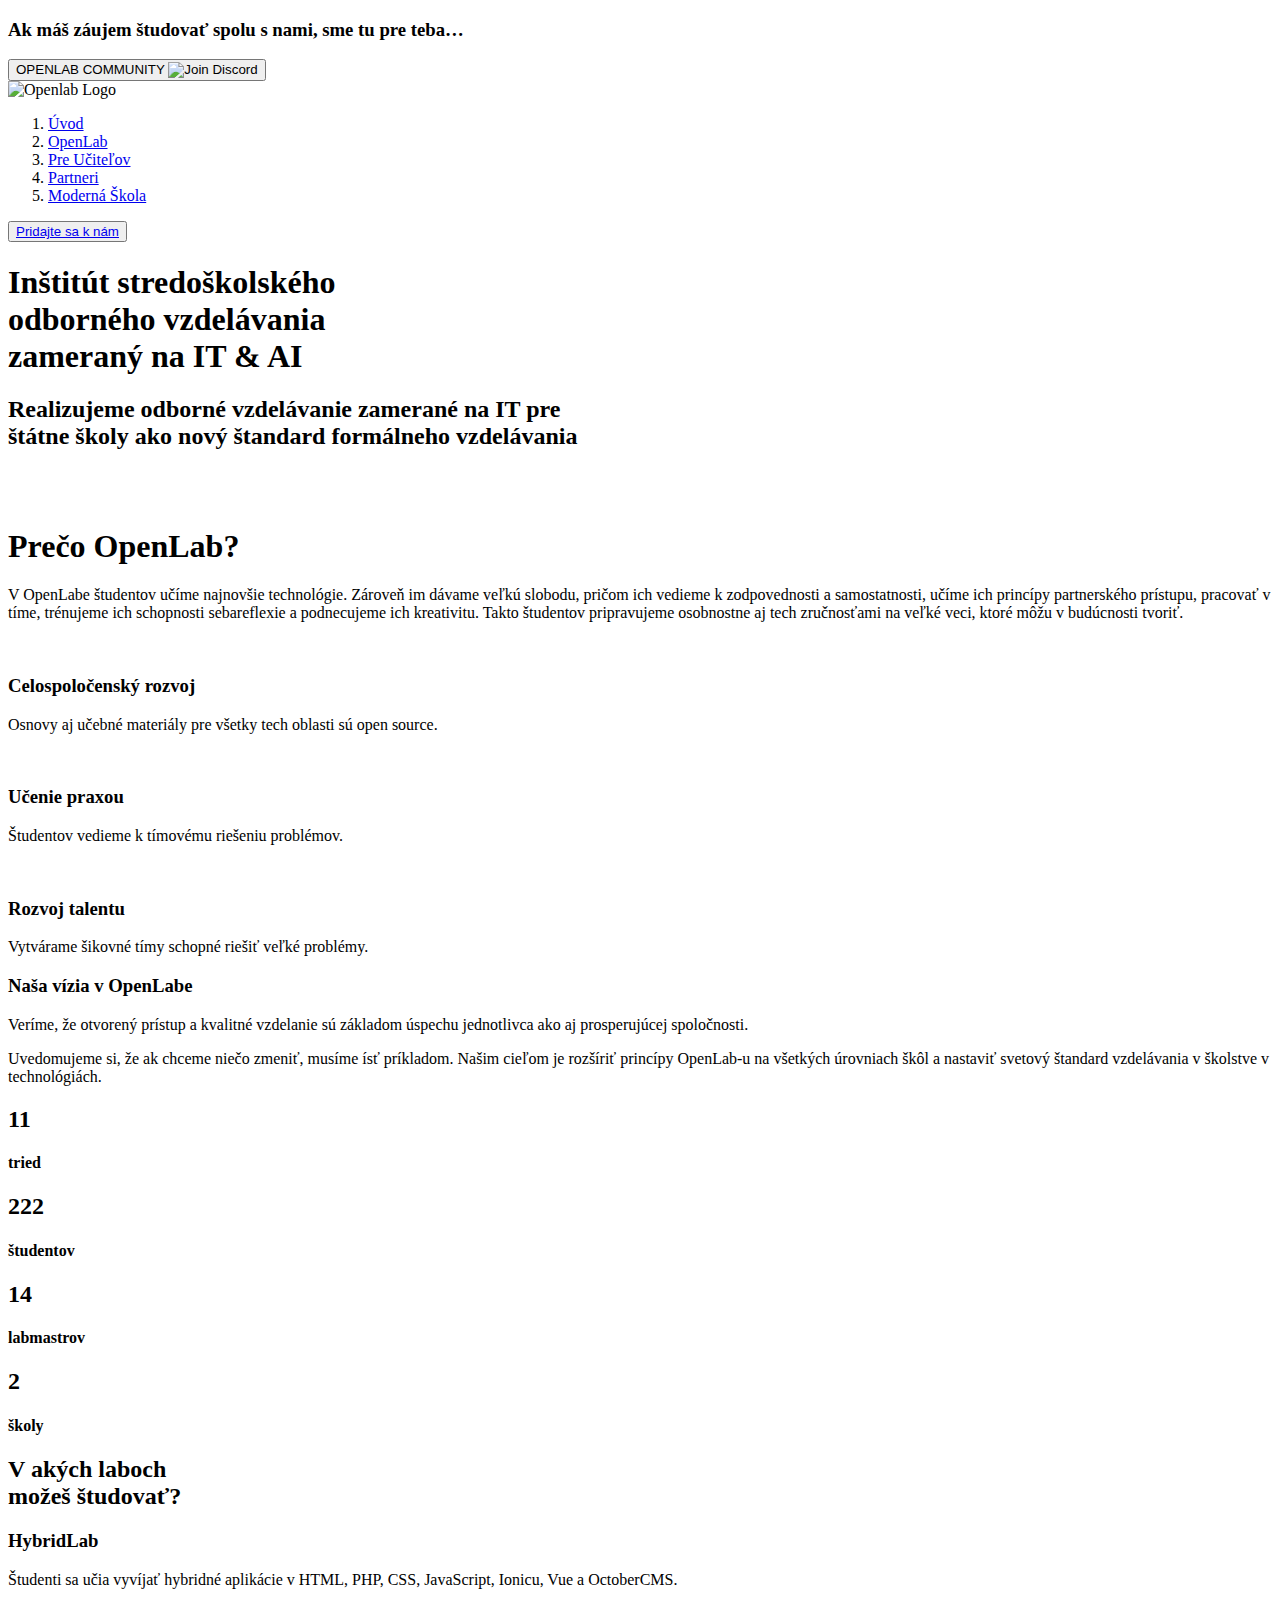
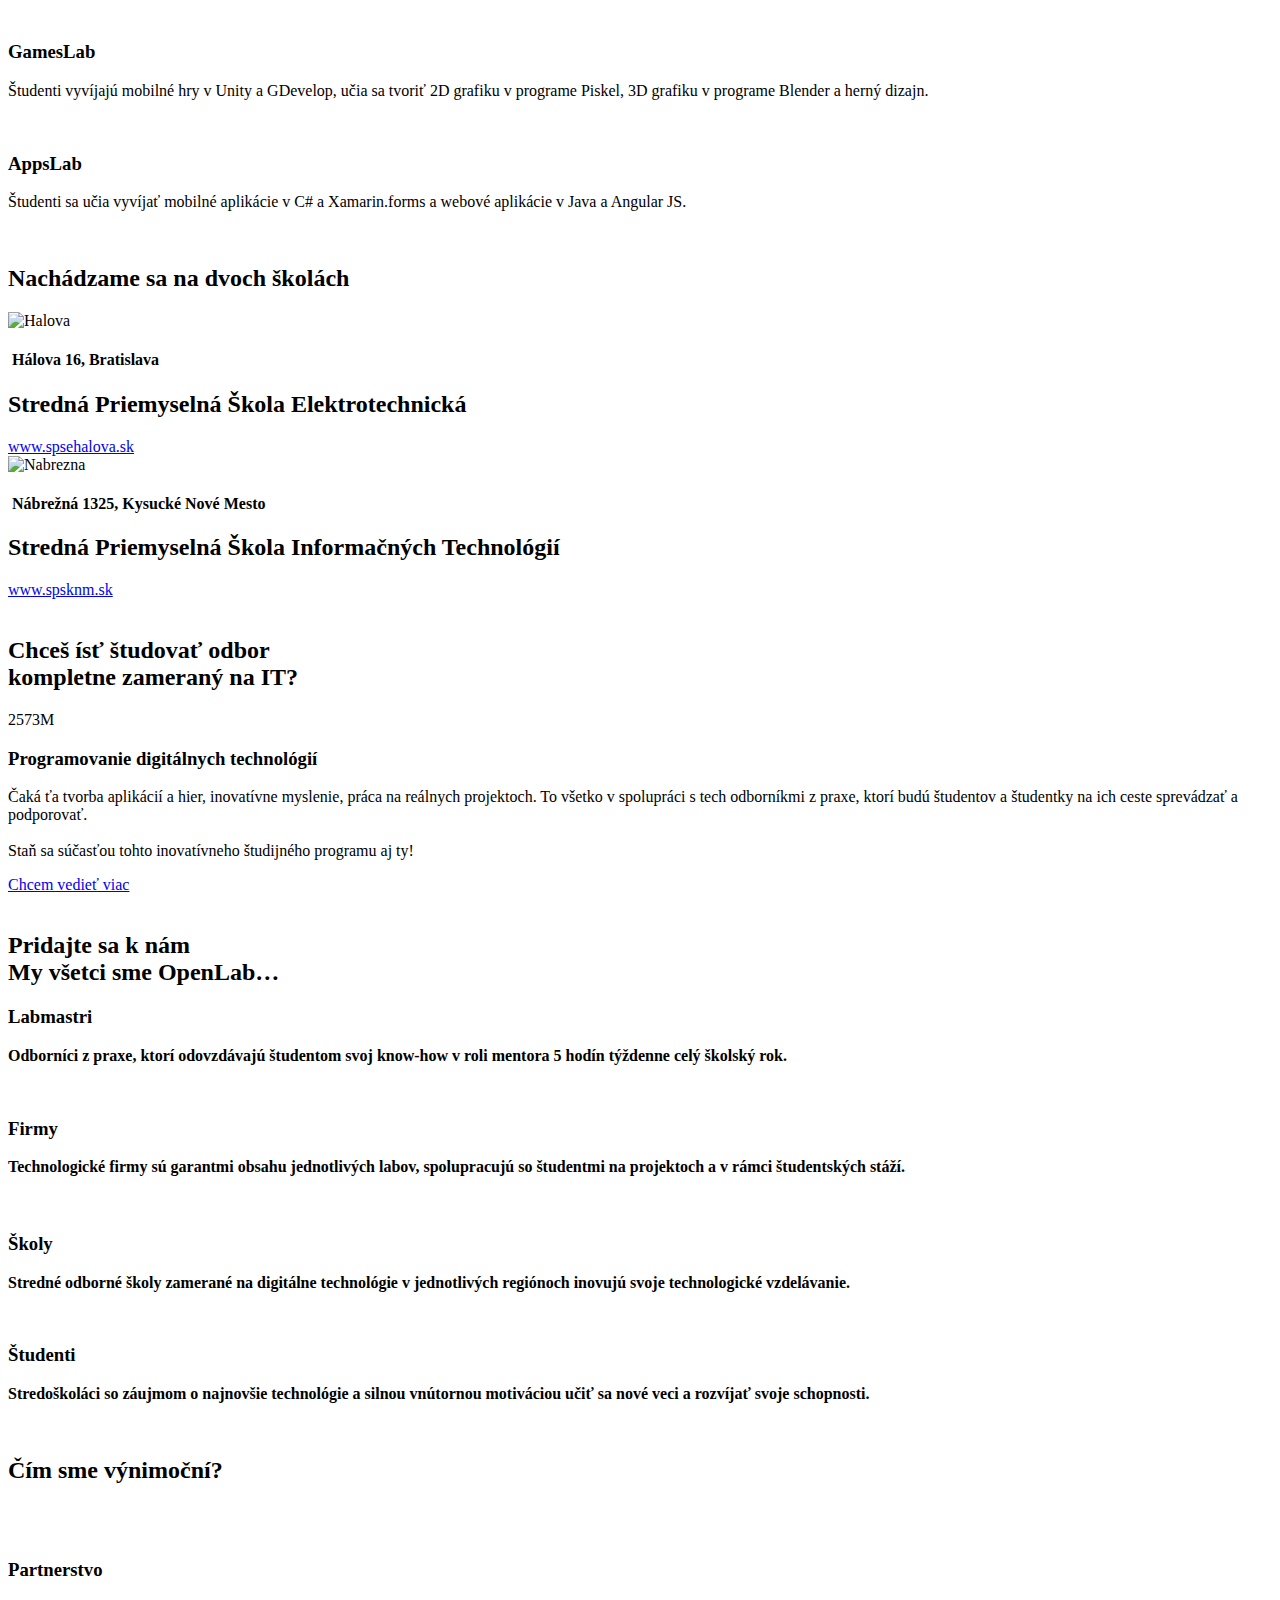
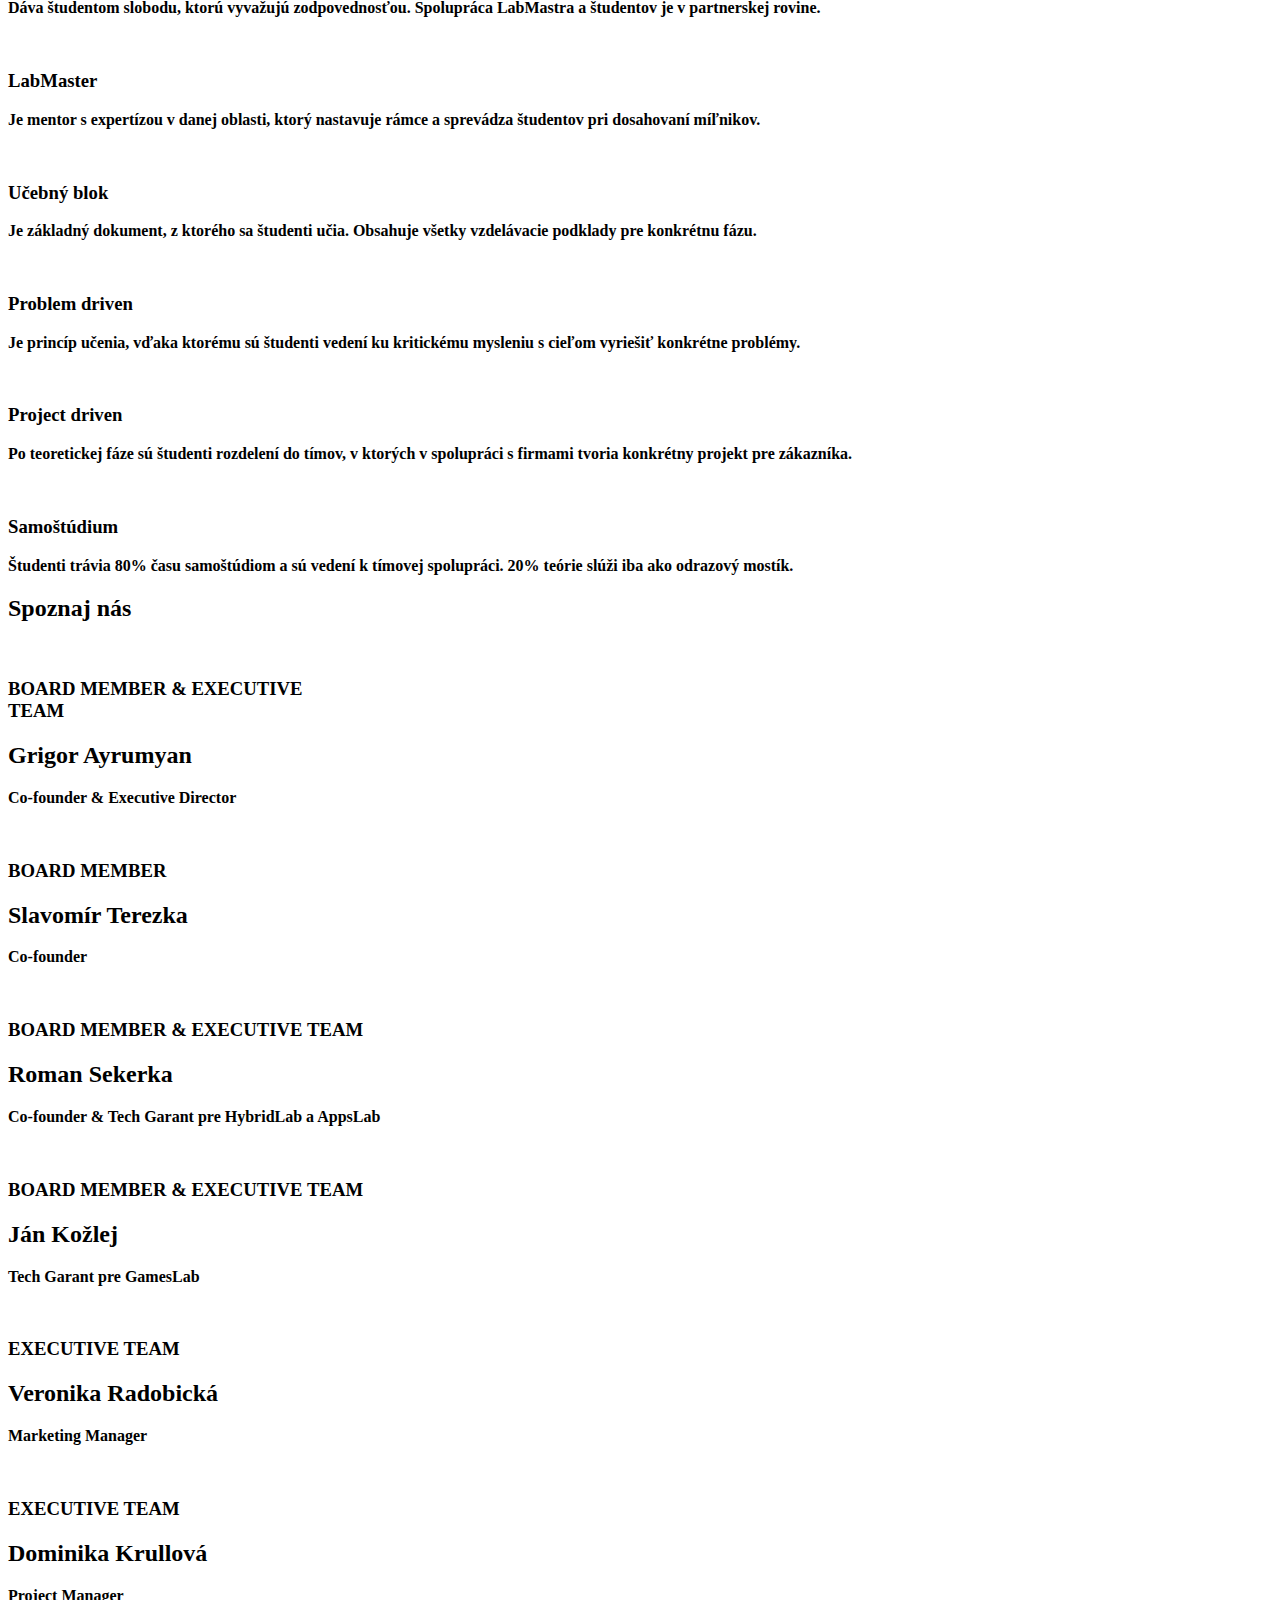
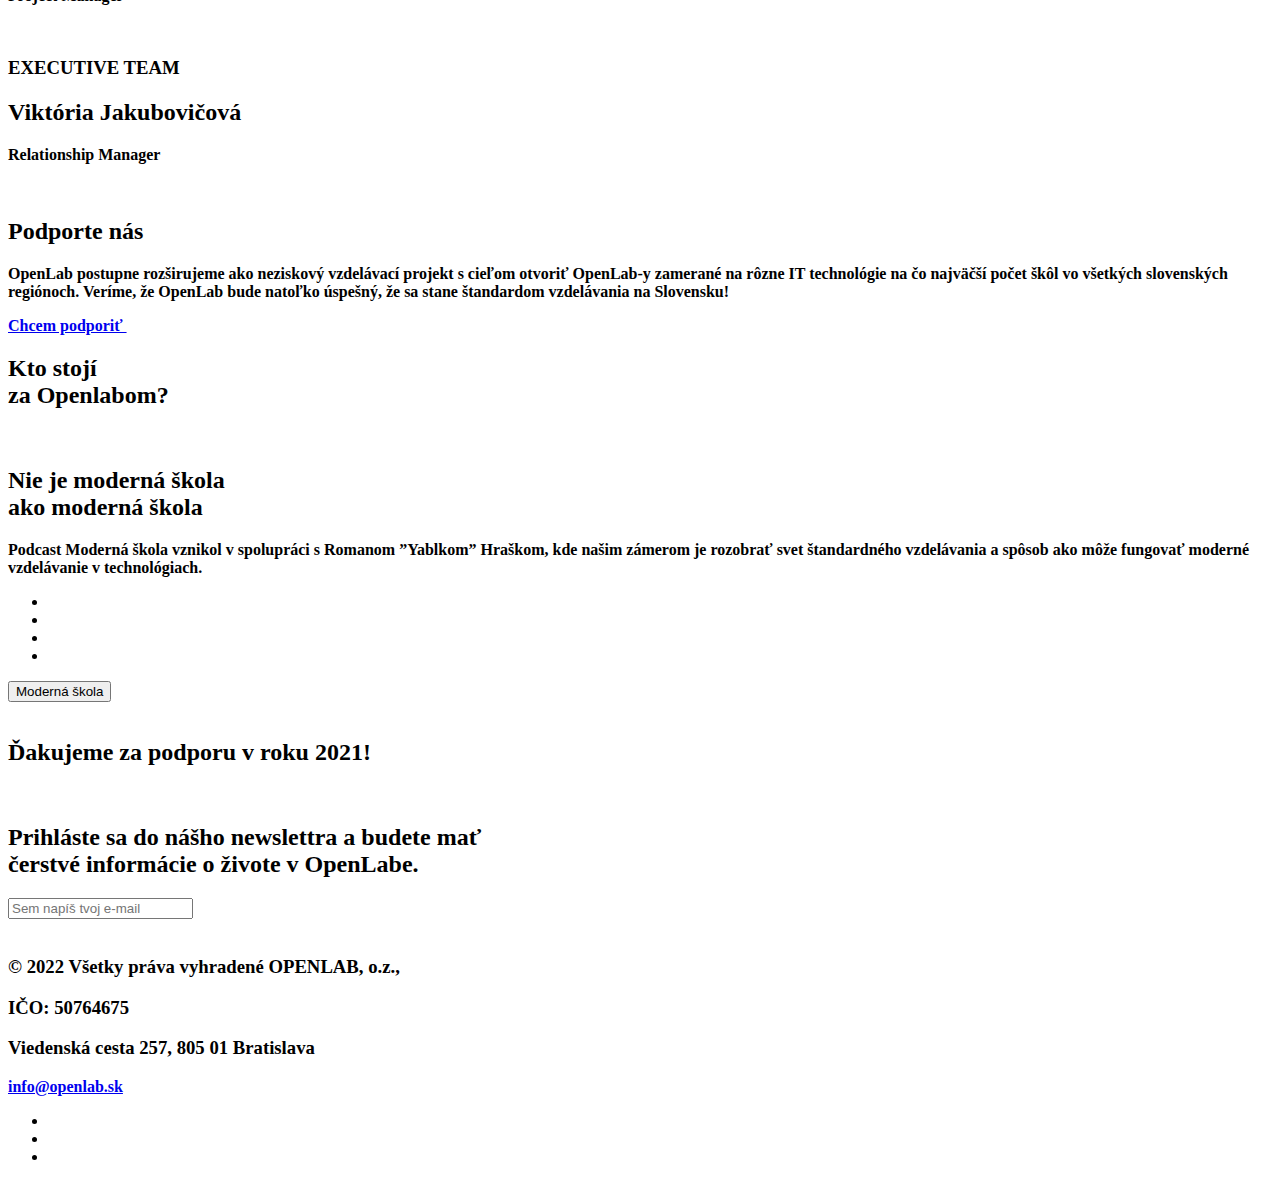
==== commit 52b601f9: "Add files via upload" ====
--- a/index.html
+++ b/index.html
@@ -5,10 +5,10 @@
     <meta http-equiv="X-UA-Compatible" content="IE=edge">
     <meta name="viewport" content="width=device-width, initial-scale=1.0">
     <title>Openlab.sk - Institut stredoskolskeho odborneho vzdelavania zamerany na IT & AI.</title>
-    <link rel="stylesheet" type="text/css" href="styles.css" />
-    <link rel="stylesheet" type="text/css" href="reset.css" />
-    <link rel="stylesheet" type="text/css" href="elements.css" />
-    <link rel="stylesheet" type="text/css" href="specific.css" />
+    <link rel="stylesheet" type="text/css" href="./css/styles.css" />
+    <link rel="stylesheet" type="text/css" href="./css/reset.css" />
+    <link rel="stylesheet" type="text/css" href="./css/elements.css" />
+    <link rel="stylesheet" type="text/css" href="./css/specific.css" />
 </head>
 <body>
     <header>
@@ -71,21 +71,21 @@
                 <p id="main-p-3-margin-top">Uvedomujeme si, že ak chceme niečo zmeniť, musíme ísť príkladom. Našim cieľom je rozšíriť princípy OpenLab-u na všetkých úrovniach škôl a nastaviť svetový štandard vzdelávania v školstve v technológiách.</p>
             </div>
             <div id="main-container-box4">
-                <div id="main-container-box4-grid1" class="box-grid1">
-                    <h2 class="main-box-grid-h2" id="main-box4-grid1-h2">11</h2>
-                    <h4 class="main-box-grid-h4" id="main-box4-grid1-h4">tried</h4>
-                </div>
-                <div id="main-container-box4-grid2" class="box-grid1">
-                    <h2 class="main-box-grid-h2" id="main-box4-grid2-h2">222</h2>
-                    <h4 class="main-box-grid-h4" id="main-box4-grid2-h4">študentov</h4>
-                </div>
-                <div id="main-container-box4-grid3" class="box-grid1">
-                    <h2 class="main-box-grid-h2" id="main-box4-grid3-h2">14</h2>
-                    <h4 class="main-box-grid-h4" id="main-box4-grid3-h4">labmastrov</h4>
-                </div>
-                <div id="main-container-box4-grid4" class="box-grid1">
-                    <h2 class="main-box-grid-h2" id="main-box4-grid4-h2">2</h2>
-                    <h4 class="main-box-grid-h4" id="main-box4-grid4-h4">školy</h4>
+                <div class="box-grid1 color-blue-bg">
+                    <h2 class="main-box-grid-h2 color-blue">11</h2>
+                    <h4 class="main-box-grid-h4">tried</h4>
+                </div>
+                <div class="box-grid1 color-green-bg">
+                    <h2 class="main-box-grid-h2 color-green">222</h2>
+                    <h4 class="main-box-grid-h4" >študentov</h4>
+                </div>
+                <div class="box-grid1 color-yellow-bg">
+                    <h2 class="main-box-grid-h2 color-yellow">14</h2>
+                    <h4 class="main-box-grid-h4">labmastrov</h4>
+                </div>
+                <div class="box-grid1 color-red-bg">
+                    <h2 class="main-box-grid-h2 color-red">2</h2>
+                    <h4 class="main-box-grid-h4">školy</h4>
                 </div>
             </div>
         </section>
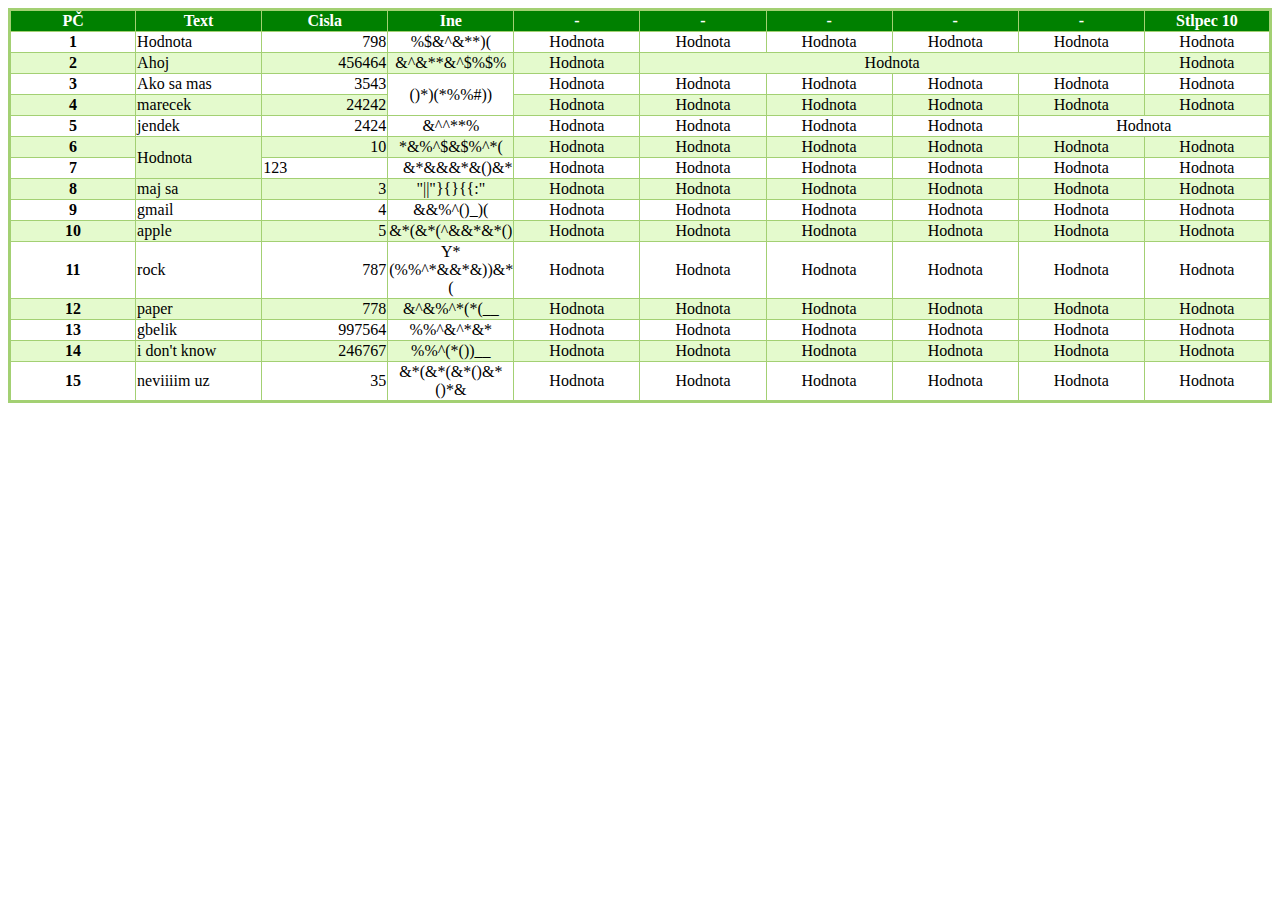
==== commit f04a5a06: "Add files via upload" ====
--- a/index.html
+++ b/index.html
@@ -1,336 +1,216 @@
-<!DOCTYPE html>
-<html lang="en">
-<head>
-    <meta charset="UTF-8">
-    <meta http-equiv="X-UA-Compatible" content="IE=edge">
-    <meta name="viewport" content="width=device-width, initial-scale=1.0">
-    <title>Openlab.sk - Institut stredoskolskeho odborneho vzdelavania zamerany na IT & AI.</title>
-    <link rel="stylesheet" type="text/css" href="./css/styles.css" />
-    <link rel="stylesheet" type="text/css" href="./css/reset.css" />
-    <link rel="stylesheet" type="text/css" href="./css/elements.css" />
-    <link rel="stylesheet" type="text/css" href="./css/specific.css" />
-</head>
-<body>
-    <header>
-        <div id="header-container1">
-            <h3>Ak máš záujem študovať spolu s nami, sme tu pre teba…</h3>
-            <button>OPENLAB COMMUNITY <img src="https://openlab.sk/wp-content/themes/wp-bootstrap-starter/assets/images/discord.svg" alt="Join Discord"> </button>
-        </div>
-        <nav id="header-container2">
-            <img src="https://openlab.sk/wp-content/themes/wp-bootstrap-starter/assets/images/openlab-logo.svg" alt="Openlab Logo">
-            <ol>
-                <li><a href="#">Úvod</a></li>
-                <li><a href="#">OpenLab</a></li>
-                <li><a href="#">Pre Učiteľov</a></li>
-                <li><a href="#">Partneri</a></li>
-                <li><a href="#">Moderná Škola</a></li>
-            </ol>
-            <button id="nav-button"><a href="https://fellinger.wezeo.academy/registration.html">Pridajte sa k nám</a></button>
-        </nav>
-    </header>
-    
-    <main>
-        
-        <section id="main-first-container">
-            <div id="main-text-container1">
-                <h1>Inštitút stredoškolského<br> odborného vzdelávania<br>
-                    <b>zameraný na IT & AI</b></h1>
-                <h2>Realizujeme odborné vzdelávanie zamerané na IT pre<br>
-                    štátne školy ako nový štandard formálneho vzdelávania</h2>
-            </div>
-            <img id="main-container-img1" src="https://openlab.sk/wp-content/themes/wp-bootstrap-starter/assets/images/main-home.png" alt="">
-        </section>
-
-        <img id="main-o-divider" src="https://openlab.sk/wp-content/themes/wp-bootstrap-starter/assets/images/o_letter.png" alt="">
-
-        <h1 id="main-h1-1">Prečo <b>OpenLab?</b></h1>
-        <p id="main-p">V OpenLabe študentov učíme najnovšie technológie. Zároveň im dávame veľkú slobodu, pričom ich vedieme k zodpovednosti a samostatnosti, učíme ich princípy partnerského prístupu, pracovať v tíme, trénujeme ich schopnosti sebareflexie a podnecujeme ich kreativitu. Takto študentov pripravujeme osobnostne aj tech zručnosťami na veľké veci, ktoré môžu v budúcnosti tvoriť.</p>
-        
-        <section id="main-container-about-info">
-            <div class="main-box">
-                <img src="https://openlab.sk/wp-content/themes/wp-bootstrap-starter/assets/images/select.svg" alt="">
-                <h3>Celospoločenský rozvoj</h3>
-                <p>Osnovy aj učebné materiály pre všetky tech oblasti sú open source.</p>
-            </div>
-            <div class="main-box">
-                <img src="https://openlab.sk/wp-content/themes/wp-bootstrap-starter/assets/images/support.svg" alt="">
-                <h3>Učenie praxou</h3>
-                <p>Študentov vedieme k tímovému riešeniu problémov.</p>
-            </div>
-            <div class="main-box">
-                <img src="https://openlab.sk/wp-content/themes/wp-bootstrap-starter/assets/images/intership.svg" alt="">
-                <h3>Rozvoj talentu</h3>
-                <p>Vytvárame šikovné tímy schopné riešiť veľké problémy.</p>
-            </div>
-        </section>
-
-        <section id="main-container-owerview-info">
-            <div id="main-container-box3">
-                <h3>Naša vízia <b>v OpenLabe</b></h3>
-                <p>Veríme, že otvorený prístup a kvalitné vzdelanie sú základom úspechu jednotlivca ako aj prosperujúcej spoločnosti.</p>
-                <p id="main-p-3-margin-top">Uvedomujeme si, že ak chceme niečo zmeniť, musíme ísť príkladom. Našim cieľom je rozšíriť princípy OpenLab-u na všetkých úrovniach škôl a nastaviť svetový štandard vzdelávania v školstve v technológiách.</p>
-            </div>
-            <div id="main-container-box4">
-                <div class="box-grid1 color-blue-bg">
-                    <h2 class="main-box-grid-h2 color-blue">11</h2>
-                    <h4 class="main-box-grid-h4">tried</h4>
-                </div>
-                <div class="box-grid1 color-green-bg">
-                    <h2 class="main-box-grid-h2 color-green">222</h2>
-                    <h4 class="main-box-grid-h4" >študentov</h4>
-                </div>
-                <div class="box-grid1 color-yellow-bg">
-                    <h2 class="main-box-grid-h2 color-yellow">14</h2>
-                    <h4 class="main-box-grid-h4">labmastrov</h4>
-                </div>
-                <div class="box-grid1 color-red-bg">
-                    <h2 class="main-box-grid-h2 color-red">2</h2>
-                    <h4 class="main-box-grid-h4">školy</h4>
-                </div>
-            </div>
-        </section>
-
-        <section id="main-container-labs-info">
-            <h2>V akých laboch<br><b>možeš študovať?</b></h2>
-            <section id="main-container-labs-info-boxcontainer1">
-                <div class="main-boxcontainer-4 main-boxcontainer-hoverable">
-                    <h3><b>Hybrid</b>Lab</h3>
-                    <p>Študenti sa učia vyvíjať hybridné aplikácie v HTML, PHP, CSS, JavaScript, Ionicu, Vue a OctoberCMS.</p>
-                    <img src="https://openlab.sk/wp-content/themes/wp-bootstrap-starter/assets/images/arrow-right.svg" alt="">
-                </div>
-                <div class="main-boxcontainer-4 main-boxcontainer-hoverable">
-                    <h3><b>Games</b>Lab</h3>
-                    <p>Študenti vyvíjajú mobilné hry v Unity a GDevelop, učia sa tvoriť 2D grafiku v programe Piskel, 3D grafiku v programe Blender a herný dizajn.</p>
-                    <img src="https://openlab.sk/wp-content/themes/wp-bootstrap-starter/assets/images/arrow-right.svg" alt="" style="margin-top: 8px !important;">
-                </div>
-                <div class="main-boxcontainer-4 main-boxcontainer-hoverable">
-                    <h3><b>Apps</b>Lab</h3>
-                    <p>Študenti sa učia vyvíjať mobilné aplikácie v C# a Xamarin.forms a webové aplikácie v Java a Angular JS.</p>
-                    <img src="https://openlab.sk/wp-content/themes/wp-bootstrap-starter/assets/images/arrow-right.svg" alt="">
-                </div>
-            </section>
-
-        </section>
-        <h2 id="mian-5-h2"><b>Nachádzame sa</b> na dvoch školách</h2>
-        <section id="main-container-location-schools">
-            <div id="main-container-location-schools-box1" class="main-container-location-schools-box">
-                <img class="main-container-location-schools-box-img" src="https://openlab.sk/wp-content/themes/wp-bootstrap-starter/assets/images/school1.png" alt="Halova">
-                <h4><img src="https://openlab.sk/wp-content/themes/wp-bootstrap-starter/assets/images/place.svg" alt=""> Hálova 16, Bratislava</h4>
-                <div class="main-container-location-schools-box-divider-box">
-                    <h2>Stredná Priemyselná Škola Elektrotechnická</h2>
-                    <a href="https://www.spsehalova.sk">www.spsehalova.sk</a>
-                </div>
-            </div>
-            <div id="main-container-location-schools-box2" class="main-container-location-schools-box">
-                <img class="main-container-location-schools-box-img" src="https://openlab.sk/wp-content/themes/wp-bootstrap-starter/assets/images/school2.png" alt="Nabrezna">
-                <h4><img src="https://openlab.sk/wp-content/themes/wp-bootstrap-starter/assets/images/place.svg" alt=""> Nábrežná 1325, Kysucké Nové Mesto</h4>
-                <div class="main-container-location-schools-box-divider-box">
-                    <h2>Stredná Priemyselná Škola Informačných Technológií</h2>
-                    <a href="http://www.spsknm.sk">www.spsknm.sk</a>
-                </div>
-            </div>
-        </section>
-
-        <img id="main-p-divider" src="https://openlab.sk/wp-content/themes/wp-bootstrap-starter/assets/images/p_letter.png" alt="">
-
-        <section id="main-container-pdt-study">
-            <div id="main-container-pdt-study-containerbox">
-                <h2><b>Chceš ísť študovať odbor</b><br>kompletne zameraný na IT?</h2>
-                <span>2573M</span>
-                <h3>Programovanie digitálnych technológií</h3>
-                <p>Čaká ťa tvorba aplikácií a hier, inovatívne myslenie, práca na reálnych projektoch. To všetko v spolupráci s tech odborníkmi z praxe, ktorí budú študentov a študentky na ich ceste sprevádzať a podporovať.<br><br>Staň sa súčasťou tohto inovatívneho študijného programu aj ty!</p>
-                <a href="#">Chcem vedieť viac</a>
-            </div>
-            <img src="https://openlab.sk/wp-content/themes/wp-bootstrap-starter/assets/images/students.png" alt="">
-        </section>
-
-        <h2 id="openlab-join-h2">Pridajte sa k nám <br><b>My všetci sme OpenLab…<b></h2>
-        <section id="main-container-join-us-openlab">
-
-            <div class="main-boxcontainer-7 main-boxcontainer-hoverable">
-                <h3><b>Labmastri</b></h3>
-                <p>Odborníci z praxe, ktorí odovzdávajú študentom svoj know-how v roli mentora 5 hodín týždenne celý školský rok.</p>
-                <img src="https://openlab.sk/wp-content/themes/wp-bootstrap-starter/assets/images/arrow-right.svg" alt="">
-            </div>
-            <div class="main-boxcontainer-7 main-boxcontainer-hoverable">
-                <h3><b>Firmy</b></h3>
-                <p>Technologické firmy sú garantmi obsahu jednotlivých labov, spolupracujú so študentmi na projektoch a v rámci študentských stáží.</p>
-                <img src="https://openlab.sk/wp-content/themes/wp-bootstrap-starter/assets/images/arrow-right.svg" alt=""  style="margin-top: 18px;">
-            </div>
-            <div class="main-boxcontainer-7 main-boxcontainer-hoverable">
-                <h3><b>Školy</b></h3>
-                <p>Stredné odborné školy zamerané na digitálne technológie v jednotlivých regiónoch inovujú svoje technologické vzdelávanie.</p>
-                <img src="https://openlab.sk/wp-content/themes/wp-bootstrap-starter/assets/images/arrow-right.svg" alt="">
-            </div>
-            <div class="main-boxcontainer-7 main-boxcontainer-hoverable">
-                <h3><b>Študenti</b></h3>
-                <p>Stredoškoláci so záujmom o najnovšie technológie a silnou vnútornou motiváciou učiť sa nové veci a rozvíjať svoje schopnosti.</p>
-                <img src="https://openlab.sk/wp-content/themes/wp-bootstrap-starter/assets/images/arrow-right.svg" alt="">
-            </div>
-        </section>
-
-        <h2 id="special-h2-openlab">Čím sme <b>výnimoční?</b></h2>
-        <img id="main-a-divider" src="https://openlab.sk/wp-content/themes/wp-bootstrap-starter/assets/images/a_letter.png" alt="">
-
-        <section id="main-container-special-us">
-            <div class="special-us-box">
-                <img src="https://openlab.sk/wp-content/themes/wp-bootstrap-starter/assets/images/special1.svg" alt="">
-                <h3>Partnerstvo</h3>
-                <p>Dáva študentom slobodu, ktorú vyvažujú zodpovednosťou. Spolupráca LabMastra a študentov je v partnerskej rovine.</p>
-            </div>
-            <div class="special-us-box">
-                <img src="https://openlab.sk/wp-content/themes/wp-bootstrap-starter/assets/images/special2.svg" alt="">
-                <h3>LabMaster</h3>
-                <p>Je mentor s expertízou v danej oblasti, ktorý nastavuje rámce a sprevádza študentov pri dosahovaní míľnikov.</p>
-            </div>
-            <div class="special-us-box">
-                <img src="https://openlab.sk/wp-content/themes/wp-bootstrap-starter/assets/images/special3.svg" alt="">
-                <h3>Učebný blok</h3>
-                <p>Je základný dokument, z ktorého sa študenti učia. Obsahuje všetky vzdelávacie podklady pre konkrétnu fázu.</p>
-            </div>
-            <div class="special-us-box">
-                <img src="https://openlab.sk/wp-content/themes/wp-bootstrap-starter/assets/images/special4.svg" alt="">
-                <h3>Problem driven</h3>
-                <p>Je princíp učenia, vďaka ktorému sú študenti vedení ku kritickému mysleniu s cieľom vyriešiť konkrétne problémy.</p>
-            </div>
-            <div class="special-us-box">
-                <img src="https://openlab.sk/wp-content/themes/wp-bootstrap-starter/assets/images/special5.svg" alt="">
-                <h3>Project driven</h3>
-                <p>Po teoretickej fáze sú študenti rozdelení do tímov, v ktorých v spolupráci s firmami tvoria konkrétny projekt pre zákazníka.</p>
-            </div>
-            <div class="special-us-box">
-                <img src="https://openlab.sk/wp-content/themes/wp-bootstrap-starter/assets/images/special6.svg" alt="">
-                <h3>Samoštúdium</h3>
-                <p>Študenti trávia 80% času samoštúdiom a sú vedení k tímovej spolupráci. 20% teórie slúži iba ako odrazový mostík.</p>
-            </div>
-        </section>
-
-        <h2 id="know-us-team">Spoznaj nás</h2>
-        <section id="main-container-us-team">
-
-            <div class="container-us-team-box">
-                <img src="https://openlab.sk/wp-content/themes/wp-bootstrap-starter/assets/images/grigor-ayrumyan.jpg" alt="">
-                <h3>BOARD MEMBER & EXECUTIVE<br> TEAM</h3>
-                <h2>Grigor Ayrumyan</h2>
-                <p>Co-founder & Executive Director</p>
-            </div>
-            <div class="container-us-team-box">
-                <img src="https://openlab.sk/wp-content/themes/wp-bootstrap-starter/assets/images/slavomir-terezka.jpg" alt="">
-                <h3>BOARD MEMBER</h3>
-                <h2>Slavomír Terezka</h2>
-                <p>Co-founder</p>
-            </div>
-            <div class="container-us-team-box">
-                <img src="https://openlab.sk/wp-content/themes/wp-bootstrap-starter/assets/images/roman-sekerka.jpg" alt="">
-                <h3>BOARD MEMBER & EXECUTIVE TEAM</h3>
-                <h2>Roman Sekerka</h2>
-                <p>Co-founder & Tech Garant pre HybridLab a AppsLab</p>
-            </div>
-            <div class="container-us-team-box">
-                <img src="https://openlab.sk/wp-content/themes/wp-bootstrap-starter/assets/images/jan-kozlej.jpg" alt="">
-                <h3>BOARD MEMBER & EXECUTIVE TEAM</h3>
-                <h2>Ján Kožlej</h2>
-                <p>Tech Garant pre GamesLab</p>
-            </div>
-            <div class="container-us-team-box">
-                <img src="https://openlab.sk/wp-content/themes/wp-bootstrap-starter/assets/images/veronika-radobicka.jpg" alt="">
-                <h3>EXECUTIVE TEAM</h3>
-                <h2>Veronika Radobická</h2>
-                <p>Marketing Manager</p>
-            </div>
-            <div class="container-us-team-box">
-                <img src="https://openlab.sk/wp-content/themes/wp-bootstrap-starter/assets/images/dominika-krullova.jpg" alt="">
-                <h3>EXECUTIVE TEAM</h3>
-                <h2>Dominika Krullová</h2>
-                <p>Project Manager</p>
-            </div>
-            <div class="container-us-team-box">
-                <img src="https://openlab.sk/wp-content/themes/wp-bootstrap-starter/assets/images/viktoria-jakubovicova.jpg" alt="">
-                <h3>EXECUTIVE TEAM</h3>
-                <h2>Viktória Jakubovičová</h2>
-                <p>Relationship Manager</p>
-            </div>
-        </section>
-
-        <section id="main-container-support-us">
-            <img src="https://openlab.sk/wp-content/themes/wp-bootstrap-starter/assets/images/people.png" alt="">
-            <div id="support-us-box">
-                <h2>Podporte nás</h2>
-                <p>OpenLab postupne rozširujeme ako neziskový vzdelávací projekt s cieľom otvoriť OpenLab-y zamerané na rôzne IT technológie na čo najväčší počet škôl vo všetkých slovenských regiónoch. Veríme, že OpenLab bude natoľko úspešný, že sa stane štandardom vzdelávania na Slovensku!</p>
-                <a href="https://www.ludialudom.sk/profil/detail/41588">Chcem podporiť <img src="https://openlab.sk/wp-content/themes/wp-bootstrap-starter/assets/images/arrow-right-blue.svg" alt=""> </a>
-            </div>
-        </section>
-
-        <section id="who-stands-behind-openlab">
-            <h2>Kto stojí<br><b>za Openlabom?</b></h2>
-            <div id="companies-behind-openlab-box">
-                <img src="https://openlab.sk/wp-content/themes/wp-bootstrap-starter/assets/images/wezeo.svg" alt="">
-                <img src="https://openlab.sk/wp-content/themes/wp-bootstrap-starter/assets/images/power.svg" alt="">
-                <img src="https://openlab.sk/wp-content/themes/wp-bootstrap-starter/assets/images/siemens.svg" alt="">
-                <img src="https://openlab.sk/wp-content/themes/wp-bootstrap-starter/assets/images/spsit.svg" alt="">
-                <img src="https://openlab.sk/wp-content/themes/wp-bootstrap-starter/assets/images/spse.svg" alt="">
-                <img src="https://openlab.sk/wp-content/themes/wp-bootstrap-starter/assets/images/hemisfera.svg" alt="">
-            </div>
-        </section>
-
-        <section id="main-container-modern-school">
-            <div id="modern-school-box">
-                <h2>Nie je moderná škola<br><b>ako moderná škola</b></h2>
-                <p>Podcast Moderná škola vznikol v spolupráci s Romanom ”Yablkom” Hraškom, kde našim zámerom je rozobrať svet štandardného vzdelávania a spôsob ako môže fungovať moderné vzdelávanie v technológiach.</p>
-                <ul>
-                    <li><img src="https://openlab.sk/wp-content/themes/wp-bootstrap-starter/assets/images/youtube-color.svg" alt=""></li>
-                    <li><img src="https://openlab.sk/wp-content/themes/wp-bootstrap-starter/assets/images/spotify.svg" alt=""></li>
-                    <li><img src="https://openlab.sk/wp-content/themes/wp-bootstrap-starter/assets/images/podcast.svg" alt=""></li>
-                    <li><img src="https://openlab.sk/wp-content/themes/wp-bootstrap-starter/assets/images/google.svg" alt=""></li>
-                </ul>
-                <button>Moderná škola</button>
-            </div>
-            <img id="modern-school-img" src="https://openlab.sk/wp-content/themes/wp-bootstrap-starter/assets/images/modern.png" alt="">
-        </section>
-
-        <h2 id="thx-for-support-2021">Ďakujeme za<b> podporu v roku 2021!</b></h2>
-        <section id="main-container-thanks-for-support-2021">
-
-            <img src="https://openlab.sk/wp-content/themes/wp-bootstrap-starter/assets/images/support1.svg" alt="">
-            <img src="https://openlab.sk/wp-content/themes/wp-bootstrap-starter/assets/images/support2.svg" alt="">
-            <img src="https://openlab.sk/wp-content/themes/wp-bootstrap-starter/assets/images/support3.svg" alt="">
-            <img src="https://openlab.sk/wp-content/themes/wp-bootstrap-starter/assets/images/support4.svg" alt="">
-            <img src="https://openlab.sk/wp-content/themes/wp-bootstrap-starter/assets/images/support5.svg" alt="">
-            <img src="https://openlab.sk/wp-content/themes/wp-bootstrap-starter/assets/images/support6.svg" alt="">
-            <img src="https://openlab.sk/wp-content/themes/wp-bootstrap-starter/assets/images/support7.svg" alt="">
-            <img src="https://openlab.sk/wp-content/themes/wp-bootstrap-starter/assets/images/support8.svg" alt="">
-            <img src="https://openlab.sk/wp-content/themes/wp-bootstrap-starter/assets/images/support9.svg" alt="">
-            <img src="https://openlab.sk/wp-content/themes/wp-bootstrap-starter/assets/images/support10.svg" alt="">
-        </section>
-
-        <section id="main-container-email-newsletter">
-            <h2>Prihláste sa do nášho newslettra a budete mať<br><b>čerstvé informácie o živote v OpenLabe.</b></h2>
-            <div id="newsletter-input-box">
-                <input type="text" placeholder="Sem napíš tvoj e-mail">
-                <!-- <input type="submit" value=" "> -->
-            </div>
-        </section>
-
-    </main>
-    
-    <footer>
-        <div id="footer-box1">
-            <img src="https://openlab.sk/wp-content/themes/wp-bootstrap-starter/assets/images/openlab-logo.svg" alt="">
-            <h3>© 2022 Všetky práva vyhradené <b>OPENLAB, o.z.,</b></h3>
-        </div>
-        <div id="footer-box2">
-            <h3>IČO: 50764675</h3>
-            <h3>Viedenská cesta 257, 805 01 Bratislava</h3>
-        </div>
-        <div id="footer-box3">
-            <a href="#">info@openlab.sk</a>
-        </div>
-        <ul>
-            <li><img src="https://openlab.sk/wp-content/themes/wp-bootstrap-starter/assets/images/facebook.svg" alt=""></li>
-            <li><img src="https://openlab.sk/wp-content/themes/wp-bootstrap-starter/assets/images/linkedin.svg" alt=""></li>
-            <li><img src="https://openlab.sk/wp-content/themes/wp-bootstrap-starter/assets/images/instagram.svg" alt=""></li>
-        </ul>
-    </footer>
-</body>
-
+<!DOCTYPE html>
+<html lang = "sk">
+    <head>
+        <!-- komentar -->
+        <meta charset="UTF-8">
+        <title>tabulky</title>
+        <link rel='stylesheet' 
+        href="tabulkystyles.css" />
+        
+        
+    </head>
+    
+<body>
+    
+<table id="x" class="y">
+     <tr>
+        <th>PČ</th>
+        <th>Text</th>
+        <th>Cisla</th>
+        <th>Ine</th>
+        <th>-</th>
+        <th>-</th>
+        <th>-</th>
+        <th>-</th>
+        <th>-</th>
+        <th>Stlpec 10</th>
+    </tr>
+    <tr>
+        <td>1</td>
+        <td>Hodnota</td>
+        <td>798</td>
+        <td>%$&^&**)(</td>
+        <td>Hodnota</td>
+        <td>Hodnota</td>
+        <td>Hodnota</td>
+        <td>Hodnota</td>
+        <td>Hodnota</td>
+        <td>Hodnota</td>
+        
+    </tr>
+    <tr>
+        <td>2</td>
+        <td>Ahoj</td>
+        <td>456464</td>
+        <td>&^&**&^$%$%</td>
+        <td>Hodnota</td>
+        <td colspan="4">Hodnota</td>
+        <td>Hodnota</td>
+        
+    </tr>
+    <tr>
+        <td>3</td>
+        <td>Ako sa mas</td>
+        <td>3543</td>
+        <td rowspan="2">()*)(*%%#))</td>
+        <td>Hodnota</td>
+        <td>Hodnota</td>
+        <td>Hodnota</td>
+        <td>Hodnota</td>
+        <td>Hodnota</td>
+        <td>Hodnota</td>
+        
+    </tr>
+    <tr>
+        <td>4</td>
+        <td>marecek</td>
+        <td>24242</td>
+        <td>Hodnota</td>
+        <td>Hodnota</td>
+        <td>Hodnota</td>
+        <td>Hodnota</td>
+        <td>Hodnota</td>
+        <td>Hodnota</td>
+    </tr>
+    <tr>
+        <td>5</td>
+        <td>jendek</td>
+        <td>2424</td>
+        <td>&^^**%</td>
+        <td>Hodnota</td>
+        <td>Hodnota</td>
+        <td>Hodnota</td>
+        <td>Hodnota</td>
+        <td colspan="2">Hodnota</td>
+    </tr>
+    <tr>
+        <td>6</td>
+        <td rowspan="2">Hodnota</td>
+        <td>10</td>
+        <td>*&%^$&$%^*(</td>
+        <td>Hodnota</td>
+        <td>Hodnota</td>
+        <td>Hodnota</td>
+        <td>Hodnota</td>
+        <td>Hodnota</td>
+        <td>Hodnota</td>
+        
+    </tr>
+    <tr>
+        <td>7</td>
+
+        <td>123</td>
+        <td>&*&&&*&()&*</td>
+        <td>Hodnota</td>
+        <td>Hodnota</td>
+        <td>Hodnota</td>
+        <td>Hodnota</td>
+        <td>Hodnota</td>
+        <td>Hodnota</td>
+        
+    </tr>
+    <tr>
+        <td>8</td>
+        <td>maj sa</td>
+        <td>3</td>
+        <td>"||"}{}{{:"</td>
+        <td>Hodnota</td>
+        <td>Hodnota</td>
+        <td>Hodnota</td>
+        <td>Hodnota</td>
+        <td>Hodnota</td>
+        <td>Hodnota</td>
+        
+    </tr>
+    <tr>
+        <td>9</td>
+        <td>gmail</td>
+        <td>4</td>
+        <td>&&%^()_)(</td>
+        <td>Hodnota</td>
+        <td>Hodnota</td>
+        <td>Hodnota</td>
+        <td>Hodnota</td>
+        <td>Hodnota</td>
+        <td>Hodnota</td>
+        
+    </tr>
+    <tr>
+        <td>10</td>
+        <td>apple</td>
+        <td>5</td>
+        <td>&*(&*(^&&*&*()</td>
+        <td>Hodnota</td>
+        <td>Hodnota</td>
+        <td>Hodnota</td>
+        <td>Hodnota</td>
+        <td>Hodnota</td>
+        <td>Hodnota</td>
+    </tr>
+    <tr>
+        <td>11</td>
+        <td>rock</td>
+        <td>787</td>
+        <td>Y*(%%^*&&*&))&*(</td>
+        <td>Hodnota</td>
+        <td>Hodnota</td>
+        <td>Hodnota</td>
+        <td>Hodnota</td>
+        <td>Hodnota</td>
+        <td>Hodnota</td>
+        
+    </tr>
+    <tr>
+        <td>12</td>
+        <td>paper</td>
+        <td>778</td>
+        <td>&^&%^*(*(__</td>
+        <td>Hodnota</td>
+        <td>Hodnota</td>
+        <td>Hodnota</td>
+        <td>Hodnota</td>
+        <td>Hodnota</td>
+        <td>Hodnota</td>
+    </tr>
+    <tr>
+        <td>13</td>
+        <td>gbelik</td>
+        <td>997564</td>
+        <td>%%^&^*&*</td>
+        <td>Hodnota</td>
+        <td>Hodnota</td>
+        <td>Hodnota</td>
+        <td>Hodnota</td>
+        <td>Hodnota</td>
+        <td>Hodnota</td>
+        
+    </tr>
+    <tr>
+        <td>14</td>
+        <td>i don't know</td>
+        <td>246767</td>
+        <td>%%^(*())__</td>
+        <td>Hodnota</td>
+        <td>Hodnota</td>
+        <td>Hodnota</td>
+        <td>Hodnota</td>
+        <td>Hodnota</td>
+        <td>Hodnota</td>
+        
+    </tr>
+    <tr>
+        <td>15</td>
+        <td>neviiiim uz</td>
+        <td>35</td>
+        <td>&*(&*(&*()&*()*&</td>
+        <td>Hodnota</td>
+        <td>Hodnota</td>
+        <td>Hodnota</td>
+        <td>Hodnota</td>
+        <td>Hodnota</td>
+        <td>Hodnota</td>
+        
+    </tr>
+     </table>
+</body>
 </html>--- a/tabulkystyles.css
+++ b/tabulkystyles.css
@@ -0,0 +1,89 @@
+#x, #x th, #x td
+{
+    border: 1px solid #A3D073;
+    border-collapse: collapse;   
+}
+
+#x
+{
+    border: 3px solid #A3D073;
+    border-collapse: collapse;
+}
+
+.y tr:nth-child(even)
+{
+    background-color: white;
+}
+
+.y tr:nth-child(odd)
+{
+    background-color: #E4FACD;
+}
+
+.y th
+{
+    background-color: green;
+    color:white;
+    font-weight: bold;
+    text-align: center !important;
+}
+
+.y
+ {
+  table-layout: fixed ;
+  width: 100% ;
+}
+.y tr>:nth-child(1)
+ {
+  font-weight: bold;
+  text-align: center; 
+}
+.y tr>:nth-child(2)
+ {
+  
+  text-align: left; 
+}
+.y tr>:nth-child(3)
+ {
+  
+  text-align: right; 
+}
+.y tr>:nth-child(4)
+ {
+  
+  text-align: center; 
+}
+.y tr>:nth-child(5)
+ {
+  
+  text-align: center; 
+}
+.y tr>:nth-child(6)
+ {
+  
+  text-align: center; 
+}
+.y tr>:nth-child(7)
+ {
+  
+  text-align: center; 
+}
+.y tr>:nth-child(8)
+ {
+  
+  text-align: center; 
+}
+.y tr>:nth-child(9)
+ {
+  
+  text-align: center; 
+}
+.y tr>:nth-child(10)
+ {
+  
+  text-align: center; 
+}
+
+.y tr:hover {
+    background: red;
+}